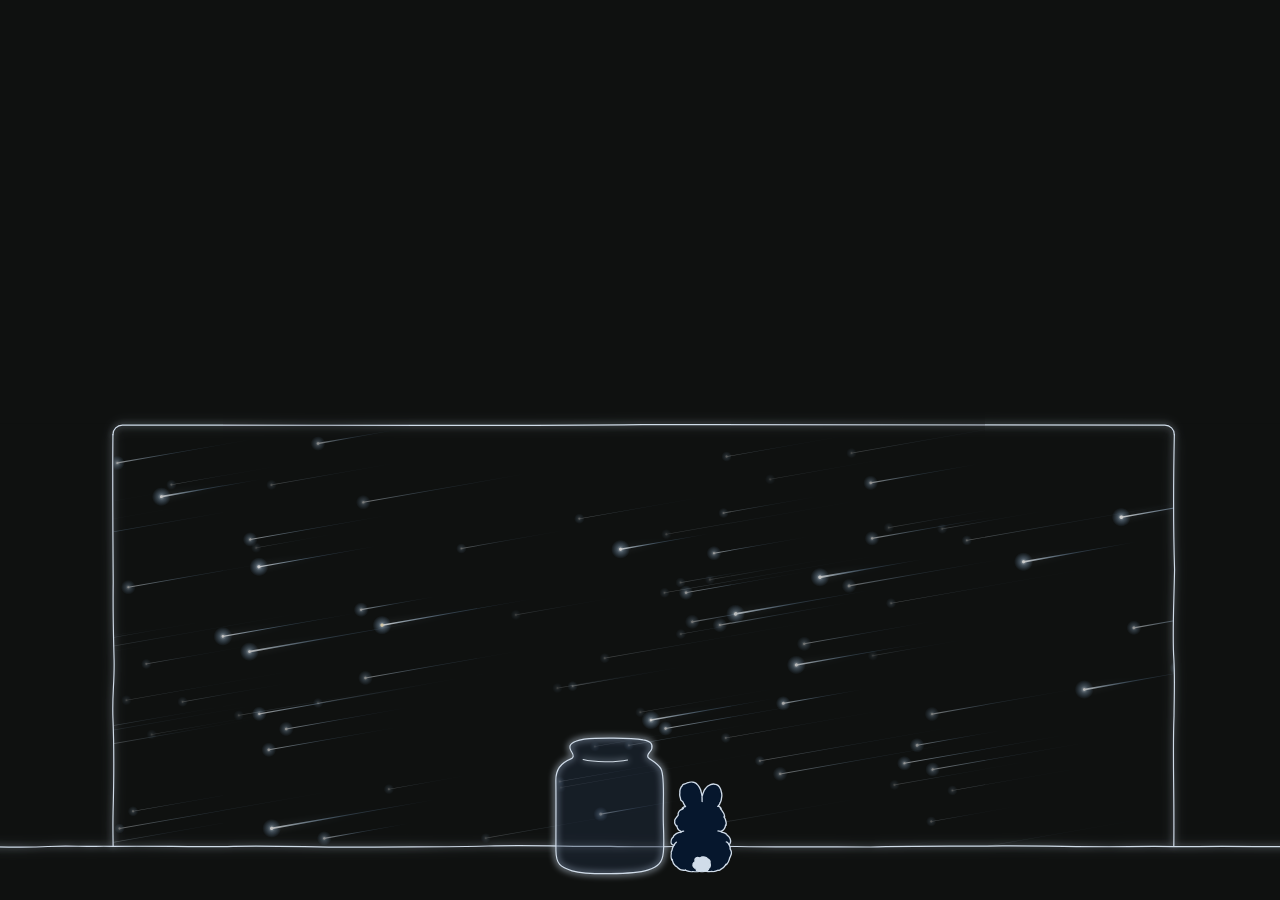
==== pic/hero/scene.html @ 8933cf4b "Publish refreshed portfolio hero and sunflower video" ====
<!doctype html>
<html lang="zh-CN">
  <head>
    <meta charset="utf-8" />
    <meta name="viewport" content="width=device-width, initial-scale=1" />
    <meta name="theme-color" content="#0F1110" />
    <title>流星窗景动画</title>
    <style>
      :root { color-scheme: dark; background: #0F1110; --header-clearance: clamp(150px, 21vh, 170px); }
      * { box-sizing: border-box; }
      html, body { width: 100%; height: 100%; margin: 0; }
      body { overflow: hidden; background: #0F1110; }
      main {
        position: fixed;
        bottom: -16px;
        left: 50%;
        width: 105vw;
        height: calc(100dvh - var(--header-clearance));
        transform: translateX(-50%);
      }
      main > svg { display: block; width: 100%; height: 100%; }
      .window-line, .sill-line {
        fill: none;
        stroke: #d0dce9;
        stroke-width: 1.12;
        stroke-linecap: round;
        stroke-linejoin: round;
        filter: drop-shadow(0 0 3px rgba(220, 236, 255, .67))
          drop-shadow(0 0 6px rgba(220, 236, 255, .32));
      }
      .window-line, .sill-line { opacity: 1; }
      .bottle-body {
        fill: #24344b;
        fill-opacity: .38;
        stroke: #d0dce9;
        stroke-width: 1.12;
        stroke-linecap: round;
        stroke-linejoin: round;
      }
      .bottle-rim {
        fill: none;
        stroke: #dce6f0;
        stroke-width: 1;
        stroke-linecap: round;
        opacity: .92;
      }
      .bottle-glow, .bottle-rim-glow {
        fill: none;
        stroke: #dcecff;
        stroke-linecap: round;
        stroke-linejoin: round;
        pointer-events: none;
        filter: blur(2.8px);
      }
      .bottle-glow { stroke-width: 3.5; opacity: .67; }
      .bottle-rim-glow { stroke-width: 2.4; opacity: .5; }
    </style>
  </head>
  <body>
    <main aria-label="深色窗前，部分流星进入玻璃瓶，另有黄色流星落在窗台化作星星，窗台上有兔子">
      <svg viewBox="0 0 1276 468" preserveAspectRatio="xMidYMax meet" role="img" aria-label="窗前流星、瓶中星光与窗台落星动画">
        <defs>
          <clipPath id="sky-clip">
            <path d="M 138 402 V 11 A 9 9 0 0 1 147 2 H 1136 A 9 9 0 0 1 1145 11 V 402 Z" />
          </clipPath>
          <clipPath id="sill-meteor-clip">
            <rect x="138" y="2" width="1007" height="466" />
          </clipPath>
          <clipPath id="bottle-clip">
            <path d="M 578 304 C 590 301 631 301 642 304 L 642 316 C 652 323 656 329 656 341 L 656 403 C 656 416 651 421 637 423 C 621 426 593 426 578 423 C 566 421 562 417 562 404 L 562 341 C 562 329 566 323 578 316 Z" />
          </clipPath>
          <linearGradient id="meteor-tail" x1="0" y1="0" x2="1" y2="0">
            <stop offset="0" stop-color="#fff" stop-opacity=".95" />
            <stop offset=".13" stop-color="#dcefff" stop-opacity=".72" />
            <stop offset=".42" stop-color="#9fcfff" stop-opacity=".3" />
            <stop offset="1" stop-color="#8dbfff" stop-opacity="0" />
          </linearGradient>
          <linearGradient id="capture-tail-yellow" x1="0" y1="0" x2="1" y2="0">
            <stop offset="0" stop-color="#fff4bd" stop-opacity="1" />
            <stop offset=".18" stop-color="#ffd766" stop-opacity=".82" />
            <stop offset=".55" stop-color="#e9a93f" stop-opacity=".27" />
            <stop offset="1" stop-color="#e9a93f" stop-opacity="0" />
          </linearGradient>
          <linearGradient id="capture-tail-orange" x1="0" y1="0" x2="1" y2="0">
            <stop offset="0" stop-color="#ffe6aa" stop-opacity="1" />
            <stop offset=".18" stop-color="#ffb65a" stop-opacity=".82" />
            <stop offset=".55" stop-color="#dc7e2d" stop-opacity=".27" />
            <stop offset="1" stop-color="#dc7e2d" stop-opacity="0" />
          </linearGradient>
          <linearGradient id="capture-curve-white" gradientUnits="userSpaceOnUse">
            <stop offset="0" stop-color="#f7fbff" stop-opacity=".95" />
            <stop offset=".28" stop-color="#cde8ff" stop-opacity=".54" />
            <stop offset="1" stop-color="#91c9ff" stop-opacity="0" />
          </linearGradient>
          <linearGradient id="capture-curve-yellow" gradientUnits="userSpaceOnUse">
            <stop offset="0" stop-color="#fff0aa" stop-opacity=".98" />
            <stop offset=".3" stop-color="#ffd36b" stop-opacity=".61" />
            <stop offset="1" stop-color="#d99933" stop-opacity="0" />
          </linearGradient>
          <linearGradient id="capture-curve-orange" gradientUnits="userSpaceOnUse">
            <stop offset="0" stop-color="#ffdda0" stop-opacity=".98" />
            <stop offset=".3" stop-color="#ffb45f" stop-opacity=".61" />
            <stop offset="1" stop-color="#d97933" stop-opacity="0" />
          </linearGradient>
          <linearGradient id="sand-fill" x1="0" y1="0" x2="0" y2="1">
            <stop offset="0" stop-color="#ffe179" stop-opacity=".9" />
            <stop offset="1" stop-color="#ed9e38" stop-opacity=".88" />
          </linearGradient>
          <linearGradient id="sand-front-fill" x1="0" y1="0" x2="0" y2="1">
            <stop offset="0" stop-color="#ffe47a" />
            <stop offset=".35" stop-color="#ffc35a" />
            <stop offset="1" stop-color="#e88d31" />
          </linearGradient>
          <radialGradient id="white-halo">
            <stop offset="0" stop-color="#f8fdff" stop-opacity=".82" />
            <stop offset=".38" stop-color="#b8dcff" stop-opacity=".38" />
            <stop offset="1" stop-color="#8fc5ff" stop-opacity="0" />
          </radialGradient>
          <radialGradient id="yellow-halo">
            <stop offset="0" stop-color="#fff3b2" stop-opacity=".86" />
            <stop offset=".45" stop-color="#ffd269" stop-opacity=".42" />
            <stop offset="1" stop-color="#f9a73d" stop-opacity="0" />
          </radialGradient>
          <radialGradient id="orange-halo">
            <stop offset="0" stop-color="#ffe6ae" stop-opacity=".84" />
            <stop offset=".45" stop-color="#ffad61" stop-opacity=".4" />
            <stop offset="1" stop-color="#e87935" stop-opacity="0" />
          </radialGradient>
          <radialGradient id="pile-halo-gradient">
            <stop offset="0" stop-color="#ffe8a0" stop-opacity=".56" />
            <stop offset=".45" stop-color="#ffca65" stop-opacity=".3" />
            <stop offset="1" stop-color="#f59b3e" stop-opacity="0" />
          </radialGradient>
          <filter id="meteor-glow" x="-50%" y="-500%" width="200%" height="1100%">
            <feGaussianBlur stdDeviation="2.2" />
          </filter>
          <filter id="tail-glow" x="-8%" y="-500%" width="116%" height="1100%">
            <feGaussianBlur stdDeviation="3.5" />
          </filter>
        </defs>

        <rect width="1276" height="468" fill="#0F1110" />
        <rect x="138" y="2" width="1007" height="400" fill="#0F1110" clip-path="url(#sky-clip)" />

        <!-- The moving layer stays inside the window outline and above the sill. -->
        <g id="meteor-layer" clip-path="url(#sky-clip)"></g>

        <!-- A single subtly uneven edge on each side, joined at the top. -->
        <path class="window-line" d="M 137.6 11 C 137.1 48 137.6 95 137.4 151 C 137.2 185 138.7 204 139.0 225 C 139.3 247 137.0 257 137.5 280 C 138.2 307 138.8 341 137.8 369 C 137.4 383 137.7 394 137.8 402" />
        <path class="window-line" d="M 137.6 11 C 137.6 6 141.6 2 146.6 2 C 302 1.4 481 2.7 640 1.9 C 826 1.2 993 2.6 1136.3 2 C 1141.3 2 1145.3 6 1145.3 11" />
        <path class="window-line" d="M 1145.3 11 C 1144.7 45 1144.1 87 1144.8 139 C 1145.3 172 1143.6 201 1144.9 224 C 1146.0 242 1145.0 257 1144.4 278 C 1143.9 313 1145.4 350 1144.8 402" />

        <g id="approach-layer" clip-path="url(#sky-clip)"></g>
        <path class="sill-line" d="M 2 402 C 30 402.2 53 403.4 76 402.1 C 93 401.2 104 402 112.8 402 C 121 402 130 401.7 137.8 402 C 179 401.3 216 403 252 402 C 295 400.8 333 402.8 370 402 C 414 401.4 454 402.7 494 402 C 537 401.2 574 402.6 610 402 C 653 403.2 690 401.1 730 402 C 775 402.7 815 401.4 857 402 C 901 401.2 942 402.5 982 402 C 1027 401.5 1064 402.8 1102 402 C 1123 401.7 1135 401.8 1144.8 402 C 1153 402.2 1161 402.1 1168 402 C 1206 401.4 1240 402.7 1275 402" />
        <g id="sill-meteor-layer" clip-path="url(#sill-meteor-clip)"></g>
        <g id="bottle-scene">
        <!-- Hand-drawn bottle: uneven lip, shoulders, sides and rounded base. -->
        <path class="bottle-body" d="M 585 300 C 597 298.7 629 298.6 641 300.8 C 648 301.9 650.3 304.7 649.2 309 C 648.5 312.1 644.3 314.2 645.5 317 C 646.5 319.3 654.6 322.1 657.9 328.3 C 662 335.8 659.5 358 660.2 381 C 660.6 391.2 660.9 400.3 660.2 407.2 C 659.3 417.1 655.6 421.2 645.2 424.5 C 632.5 428.5 587.5 429.1 573.5 425.1 C 562.4 421.9 558.3 418.6 558.2 406.1 C 558.1 387.7 558.4 358.7 558.1 339 C 558 328.8 563.7 322.2 572.4 318.8 C 575.1 317.8 575.2 315.5 573.3 312.5 C 570.1 307.6 570.8 304.5 577.1 302.1 C 579.2 301.2 581.9 300.5 585 300 Z" />
        <g id="bottle-content" clip-path="url(#bottle-clip)">
          <path id="sand-bed" fill="url(#sand-fill)" />
          <g id="buried-pieces"></g>
          <path id="sand-front" fill="url(#sand-front-fill)" opacity=".48" />
          <ellipse id="pile-halo" cx="610" cy="412" rx="57" ry="30" fill="url(#pile-halo-gradient)" opacity="0" />
          <g id="sand-grains"></g>
          <g id="surface-stars"></g>
          <g id="pile-sparkles">
            <path fill="#fff8ca" d="M 0 -6 C .6 -1.3 1.3 -.6 6 0 C 1.3 .6 .6 1.3 0 6 C -.6 1.3 -1.3 .6 -6 0 C -1.3 -.6 -.6 -1.3 0 -6 Z" />
            <path fill="#fff8ca" d="M 0 -6 C .6 -1.3 1.3 -.6 6 0 C 1.3 .6 .6 1.3 0 6 C -.6 1.3 -1.3 .6 -6 0 C -1.3 -.6 -.6 -1.3 0 -6 Z" />
          </g>
        </g>
        <path class="bottle-rim" d="M 584 319.5 C 594.2 322.1 615 322.4 626.2 319.9" />
        </g>
        <g id="rabbit-scene">
          <svg class="rabbit-frame" data-pose="1" x="667.00" y="340.00" width="58.22" height="86.79" viewBox="0 0 85.63 127.64" visibility="visible">
            <defs>
                <style>
                  .cls-1 {
                    fill: none;
                    stroke: #d0dce9;
                    stroke-linecap: round;
                    stroke-linejoin: round;
                    stroke-width: 1.86px;
                  }

                  .cls-2 {
                    fill: #d0dce9;
                  }

                  .cls-2, .cls-3 {
                    stroke-width: 0px;
                  }

                  .cls-3 {
                    fill: #06172d;
                  }
                </style>
              </defs>
              <g>
                <g>
                  <g>
                    <path class="cls-3" d="m14.31,70.69l-.03-.07c-.58-.61-1.26-1.09-1.95-1.56-.05-.04-.12-.06-.19-.06-.38,0-.64-.24-.91-.46-2-1.69-2.65-3.59-3.02-5.93l-.15.03c-.57.1-.78-.29-.97-.71-.66-1.41-.77-2.87-.55-4.41.09-.65.27-1.32.11-2.01-.08-.34-.02-.73.03-1.1.31-2.2,1.46-4.01,2.6-5.84.39-.63,1.33-1.06.86-2.07-.02-.04.03-.12.06-.19.62-1.8,1.48-3.48,2.73-4.92.79-.91,1.69-1.72,2.7-2.42.17-.12.34-.23.52-.33l-.06-.11c-.39-.39-.3-.74.07-1.1.46-.44.93-.84,1.48-1.19.7-.44,1.54-.59,2.21-1.08l.08-.13c-.69-1.12-1.36-2.24-2.02-3.37-.49-.85-.7-1.83-1.12-2.71-.36-.75-.69-1.49-.96-2.28-.27-.82-.32-1.7-.55-2.51-.29-1.04-.58-2.07-.8-3.13-.17-.81-.19-1.64-.12-2.46.07-.84.26-1.69.16-2.52-.11-.88-.02-1.74.09-2.6.13-1.06.51-2.07.94-3.03.43-.97.81-2.01,1.69-2.76.32-.27.67-.68.72-1.15.04-.42.24-.72.47-1.03.83-1.11,2-1.83,3.12-2.57.63-.41,1.31-.86,2.13-.86.33,0,.63-.06.9-.21,1.3-.68,2.7-.89,4.15-.91.33,0,.58.23.91.21,1.56-.11,2.93.45,4.28,1.15.94.5,1.52,1.39,2.38,1.98,1.6,1.1,2.5,2.81,3.45,4.45,1.25,2.17,2.25,4.43,2.57,6.94.06.44.12.88.29,1.29.24.59.35,1.2.37,1.82.02.41.12.74.47.97l.21.05c.06-.08.13-.17.23-.25.13-.11.24-.29.26-.45.12-1.37.93-2.51,1.27-3.81.54-2.08,1.64-3.9,3.14-5.46.21-.21.43-.41.58-.65,1.13-1.87,2.82-3.04,4.81-3.8.41-.16.82-.31,1.23-.47,2.13-.82,4.28-1.4,6.54-.46.1.04.22.07.33.06.59-.01,1.15.18,1.68.4,1.7.71,3.04,1.77,4.07,3.4,1.09,1.72,2.02,3.41,2.24,5.47.13,1.21.71,2.34.83,3.57.14,1.34.34,2.67.12,4.02-.14.84-.39,1.68-.44,2.53-.09,1.78-.57,3.44-1.3,5.06-.29.65-.75,1.22-.92,1.93-.18.69-.51,1.3-.9,1.89-.46.68-.91,1.38-1.37,2.07l-.04.13c.26.05.51.22.76.32.84.34,1.63.76,2.27,1.42.41.42.77.85.9,1.43l-.97.2c1.53.95,2.75,2.19,3.78,3.68.9,1.32,1.87,2.58,2.45,4.09.45,1.16.62,2.36.78,3.57.03.3-.18.42-.33.58l-.27.04c.6,1.14,1.31,2.22,1.69,3.46.79,2.55.84,5.07-.12,7.59-.05.14-.11.28-.2.31-.91.34-.77,1.21-.97,1.89-.62,2.07-1.68,3.82-3.44,5.12-.24.18-.47.37-.78.32-.26-.05-.39.11-.51.27-.31.38-.84.54-1.04,1.03l-.07.15c.5.22.95.51,1.37.88.13.11.34.17.51.2,1.91.24,3.64.95,5.18,2.08.58.43,1.21.79,1.4,1.61.11.48.67.71,1.07.97,1.44.94,2.3,2.33,2.97,3.84.66,1.49,1.04,3.09.77,4.72-.24,1.46-.59,2.94-1.99,3.83l-.1.06c.57.95,1,1.99,1.27,3.11.11.48.23.96.36,1.43.06.22.08.5-.05.63-.35.35-.2.61.01.93.91,1.38,1.53,2.89,1.75,4.53.29,2.27.44,4.54-.39,6.74-.03.09.04.2-.06.26-1.1.69-.85,1.93-1.15,2.92-.79,2.62-1.78,5.12-3.72,7.12-.34.36-.63.75-1.22.82-.37.05-.63.5-.85.87-1.41,2.34-3.43,4.04-5.84,5.23-1.26.62-2.61,1.06-4.01,1.31-.25.04-.52.07-.78-.05-.45-.21-.88-.07-1.29.12-1.77.83-3.61,1.38-5.57,1.58-.93.09-1.81.11-2.73-.05-.58-.11-1.21.06-1.81.17-1.39.24-2.78.22-4.15-.09-.47-.11-.98-.1-1.4-.54-.05-.06-.14-.08-.25-.08.17-.08.34-.17.51-.26.35-.19.68-.4,1-.62.01-.01.01-.02.02-.02,2.18-1.54,3.72-3.85,4.15-6.5,0-.01,0-.03,0-.04.06-.32.1-.65.1-.97.01-.08.01-.17,0-.25.01-.09.01-.18.01-.27,0-1.06-.18-2.09-.5-3.05.01-.1.03-.2.06-.3.21-.69-.04-1.43-.33-2.13-.7-1.69-1.97-2.68-3.71-3.1-.2-.05-.44-.01-.66,0-1.62-.92-3.51-1.45-5.54-1.45-.55,0-1.1.04-1.63.12-.92.13-1.81.37-2.64.72-.46.1-.89.29-1.31.49-1.1.52-2.04,1.22-2.64,2.29,0,0-.01.02-.02.03-.78.89-1.4,1.9-1.82,3.01-.45.68-.69,1.5-.89,2.31-.33,1.3-.21,2.62.25,3.88.17.49.32,1.05.91,1.19.18.4.39.79.63,1.16,1.1,1.72,2.74,3.1,4.69,3.95-.13,0-.27.03-.42.07-.41.12-.72.42-1.09.48-1.28.24-2.58.45-3.89.35-1.44-.11-2.84-.5-4.35-.24-1.67.29-3.39.04-5.05-.41-1.56-.43-3.1-.92-4.51-1.72l-.06.1c-.28.2-.53.3-.94.22-1.97-.39-3.84-1.01-5.57-2.03-1.7-1-3.19-2.22-4.4-3.77-.26-.34-.64-.75-.91-.72-.49.06-.7-.21-.97-.44-2.02-1.75-3.3-3.91-3.77-6.55-.12-.62-.18-1.3-.9-1.63-.15-.07-.25-.25-.34-.44-1.22-2.63-1.35-5.37-.76-8.17.1-.48.21-.96-.07-1.42-.63-1.08-.49-2.24-.31-3.37.19-1.18.49-2.33.95-3.44.44-1.07.85-2.15,1.59-3.04l-.09-.07c-.67-.43-1.02-1.2-1.59-1.64-.8-.62-1.06-1.39-1.34-2.24-.3-.92-.15-1.83-.04-2.73.19-1.55.56-3.06,1.74-4.21.22-.22.36-.48.45-.78.24-.71.43-1.45.97-2.01,1.81-1.85,3.8-3.41,6.36-4.08.69-.18,1.37-.6,2.14-.21.11.05.39-.07.5-.19.32-.32.69-.56,1.08-.76Z"/>
                    <path class="cls-2" d="m55.05,116.66c0,.09,0,.18-.01.27,0-.73-.15-1.45-.38-2.18-.12-.37-.18-.73-.11-1.14.32.96.5,1.99.5,3.05Z"/>
                    <path class="cls-2" d="m42.74,106.75c.53-.08,1.08-.12,1.63-.12,2.03,0,3.92.53,5.54,1.45,2.18,1.25,3.85,3.2,4.64,5.53-.07.41-.01.77.11,1.14.23.73.38,1.45.38,2.18v.25c-.02.32-.06.65-.1.97,0,.01,0,.03,0,.04-.05.26-.12.51-.21.77-.24.68-.43,1.46-1.12,1.79-.35.17-.49.43-.54.68-.31,1.42-1.18,2.39-2.28,3.26,0,0,0,.01-.02.02-.31.23-.76.3-1,.62-.17.09-.34.18-.51.26t-.01,0c-1.46.71-3.11,1.11-4.87,1.11-1.6,0-3.11-.33-4.47-.92-1.95-.85-3.59-2.23-4.69-3.95-.24-.37-.45-.76-.63-1.16-.58-1.23-.89-2.59-.89-4.01,0-1.18.22-2.32.62-3.37.27-.41.63-.78,1.1-1.07.27-.17.31-.49.31-.77s.11-.49.2-.72c.07-.16.14-.31.21-.45.01-.01.02-.02.02-.03,1.06-1.2,2.41-2.16,3.95-2.78.83-.35,1.72-.59,2.64-.72Z"/>
                    <path class="cls-2" d="m54.72,118.96c.09-.26.16-.51.21-.77-.43,2.65-1.97,4.96-4.15,6.5,1.1-.87,1.97-1.84,2.28-3.26.05-.25.19-.51.54-.68.69-.33.88-1.11,1.12-1.79Z"/>
                    <path class="cls-2" d="m50.76,124.71c-.32.22-.65.43-1,.62.24-.32.69-.39,1-.62Z"/>
                    <path class="cls-2" d="m36.13,110.28c-.07.14-.14.29-.21.45-.09.23-.2.44-.2.72s-.04.6-.31.77c-.47.29-.83.66-1.1,1.07.42-1.11,1.04-2.12,1.82-3.01Z"/>
                  </g>
                  <g>
                    <path class="cls-1" d="m66.06,34.84c.46-.69.91-1.39,1.37-2.07.39-.59.72-1.2.9-1.89.17-.71.63-1.28.92-1.93.73-1.62,1.21-3.28,1.3-5.06.05-.85.3-1.69.44-2.53.22-1.35.02-2.68-.12-4.02-.12-1.23-.7-2.36-.83-3.57-.22-2.06-1.15-3.75-2.24-5.47-1.03-1.63-2.37-2.69-4.07-3.4-.53-.22-1.09-.41-1.68-.4-.11,0-.23-.02-.33-.06-2.26-.94-4.41-.36-6.54.46-.41.16-.82.31-1.23.47-1.99.76-3.68,1.93-4.81,3.8-.15.24-.37.44-.58.65-1.5,1.56-2.6,3.38-3.14,5.46-.34,1.3-1.15,2.44-1.27,3.81-.02.16-.13.34-.26.45-.1.08-.17.17-.23.25-.31.47-.14,1.05-.22,1.57-.29,1.85.39,3.72-.08,5.57-.07.24.07.35.1.52.05.28.15.55.05.84"/>
                    <path class="cls-1" d="m43.45,19.74c-.35-.23-.45-.56-.47-.97-.02-.62-.13-1.23-.37-1.82-.17-.41-.23-.85-.29-1.29-.32-2.51-1.32-4.77-2.57-6.94-.95-1.64-1.85-3.35-3.45-4.45-.86-.59-1.44-1.48-2.38-1.98-1.35-.7-2.72-1.26-4.28-1.15-.33.02-.58-.21-.91-.21-1.45.02-2.85.23-4.15.91-.27.15-.57.21-.9.21-.82,0-1.5.45-2.13.86-1.12.74-2.29,1.46-3.12,2.57-.23.31-.43.61-.47,1.03-.05.47-.4.88-.72,1.15-.88.75-1.26,1.79-1.69,2.76-.43.96-.81,1.97-.94,3.03-.11.86-.2,1.72-.09,2.6.1.83-.09,1.68-.16,2.52-.07.82-.05,1.65.12,2.46.22,1.06.51,2.09.8,3.13.23.81.28,1.69.55,2.51.27.79.6,1.53.96,2.28.42.88.63,1.86,1.12,2.71.66,1.13,1.33,2.25,2.02,3.37.09.14.29.22.44.33"/>
                    <path class="cls-1" d="m20.11,124.02c.16.1.32.2.48.29,1.41.8,2.95,1.29,4.51,1.72,1.66.45,3.38.7,5.05.41,1.51-.26,2.91.13,4.35.24,1.31.1,2.61-.11,3.89-.35.37-.06.68-.36,1.09-.48.15-.04.29-.07.42-.07"/>
                    <path class="cls-1" d="m77.34,84.74c.55-.04.9.36,1.22.67,1.02.97,1.9,2.04,2.57,3.22.57.95,1,1.99,1.27,3.11.11.48.23.96.36,1.43.06.22.08.5-.05.63-.35.35-.2.61.01.93.91,1.38,1.53,2.89,1.75,4.53.29,2.27.44,4.54-.39,6.74-.03.09.04.2-.06.26-1.1.69-.85,1.93-1.15,2.92-.79,2.62-1.78,5.12-3.72,7.12-.34.36-.63.75-1.22.82-.37.05-.63.5-.85.87-1.41,2.34-3.43,4.04-5.84,5.23-1.26.62-2.61,1.06-4.01,1.31-.25.04-.52.07-.78-.05-.45-.21-.88-.07-1.29.12-1.77.83-3.61,1.38-5.57,1.58-.93.09-1.81.11-2.73-.05-.58-.11-1.21.06-1.81.17-1.39.24-2.78.22-4.15-.09-.47-.11-.98-.1-1.4-.54-.05-.06-.14-.08-.25-.08"/>
                    <path class="cls-1" d="m17.33,38.21c-.43.07-.81.22-1.18.43-.18.1-.35.21-.52.33-1.01.7-1.91,1.51-2.7,2.42-1.25,1.44-2.11,3.12-2.73,4.92-.03.07-.08.15-.06.19.47,1.01-.47,1.44-.86,2.07-1.14,1.83-2.29,3.64-2.6,5.84-.05.37-.11.76-.03,1.1.16.69-.02,1.36-.11,2.01-.22,1.54-.11,3,.55,4.41.19.42.4.81.97.71"/>
                    <path class="cls-1" d="m49.6,125.64c.03-.13.09-.23.16-.31.24-.32.69-.39,1-.62.01-.01.01-.02.02-.02,1.1-.87,1.97-1.84,2.28-3.26.05-.25.19-.51.54-.68.69-.33.88-1.11,1.12-1.79.09-.26.16-.51.21-.77,0-.01,0-.03,0-.04.06-.32.1-.65.1-.97.01-.08.01-.17,0-.25,0-.73-.15-1.45-.38-2.18-.12-.37-.18-.73-.11-1.14.01-.1.03-.2.06-.3.21-.69-.04-1.43-.33-2.13-.7-1.69-1.97-2.68-3.71-3.1-.2-.05-.44-.01-.66,0h-.05"/>
                    <path class="cls-1" d="m65.68,69.45c1.18.04,2.3.36,3.44.68.29.08.57.18.83.31.5.22.95.51,1.37.88.13.11.34.17.51.2,1.91.24,3.64.95,5.18,2.08.58.43,1.21.79,1.4,1.61.11.48.67.71,1.07.97,1.44.94,2.3,2.33,2.97,3.84.66,1.49,1.04,3.09.77,4.72-.24,1.46-.59,2.94-1.99,3.83"/>
                    <path class="cls-1" d="m17.71,69.64c-.8,0-1.53.34-2.26.6-.38.14-.77.28-1.14.45-.39.2-.76.44-1.08.76-.11.12-.39.24-.5.19-.77-.39-1.45.03-2.14.21-2.56.67-4.55,2.23-6.36,4.08-.54.56-.73,1.3-.97,2.01-.09.3-.23.56-.45.78-1.18,1.15-1.55,2.66-1.74,4.21-.11.9-.26,1.81.04,2.73.28.85.54,1.62,1.34,2.24.57.44.92,1.21,1.59,1.64"/>
                    <path class="cls-1" d="m68.98,38.34c1.53.95,2.75,2.19,3.78,3.68.9,1.32,1.87,2.58,2.45,4.09.45,1.16.62,2.36.78,3.57.03.3-.18.42-.33.58"/>
                    <path class="cls-1" d="m7.47,85.26c-.64.46-1.16,1.05-1.67,1.63-.38.44-.77.9-.8,1.55-.02.32-.27.55-.51.78-.13.12-.25.25-.36.39-.74.89-1.15,1.97-1.59,3.04-.46,1.11-.76,2.26-.95,3.44-.18,1.13-.32,2.29.31,3.37.28.46.17.94.07,1.42-.59,2.8-.46,5.54.76,8.17.09.19.19.37.34.44.72.33.78,1.01.9,1.63.47,2.64,1.75,4.8,3.77,6.55.27.23.48.5.97.44.27-.03.65.38.91.72,1.21,1.55,2.7,2.77,4.4,3.77,1.73,1.02,3.6,1.64,5.57,2.03.41.08.66-.02.94-.22"/>
                    <path class="cls-1" d="m75.14,49.81c.08.16.16.33.25.49.6,1.14,1.31,2.22,1.69,3.46.79,2.55.84,5.07-.12,7.59-.05.14-.11.28-.2.31-.91.34-.77,1.21-.97,1.89-.62,2.07-1.68,3.82-3.44,5.12-.24.18-.47.37-.78.32-.26-.05-.39.11-.51.27-.31.38-.84.54-1.04,1.03"/>
                    <path class="cls-1" d="m41.18,107.43c-.38-.06-.73-.04-1.08.04-.46.1-.89.29-1.31.49-1.1.52-2.04,1.22-2.64,2.29,0,0-.01.02-.02.03-.07.14-.14.29-.21.45-.09.23-.2.44-.2.72s-.04.6-.31.77c-.47.29-.83.66-1.1,1.07-.45.68-.69,1.5-.89,2.31-.33,1.3-.21,2.62.25,3.88.17.49.32,1.05.91,1.19.06.02.12.03.18.04"/>
                    <path class="cls-1" d="m8.12,62c.03.21.06.41.09.61.37,2.34,1.02,4.24,3.02,5.93.27.22.53.47.91.46.07,0,.14.02.19.06.69.47,1.37.95,1.95,1.56"/>
                    <path class="cls-1" d="m50.12,107.17c-.25.05-.42-.11-.58-.26-.75-.69-1.66-.91-2.66-.99-.84-.07-1.63-.14-2.47.12-.59.19-1.15.4-1.67.71-.18.11-.35.23-.52.36-.15.11-.28.24-.46.29"/>
                    <path class="cls-1" d="m34.95,120.07c-.34.57.09,1.04.2,1.55.02.07.03.14.06.21.15.59.4,1.15.72,1.67.51.84,1.31,1.34,2.14,1.81.32.18.66.31.84.65"/>
                    <path class="cls-1" d="m19.85,35.16c-.67.49-1.51.64-2.21,1.08-.55.35-1.02.75-1.48,1.19-.37.36-.46.71-.07,1.1"/>
                    <path class="cls-1" d="m65.35,35.2c.23-.23.45-.27.67-.23.26.05.51.22.76.32.84.34,1.63.76,2.27,1.42.41.42.77.85.9,1.43"/>
                    <path class="cls-1" d="m3.52,108.79c.1.28,0,.53-.13.78"/>
                    <path class="cls-1" d="m76.24,61.22c-.15.24-.09.47,0,.71"/>
                    <path class="cls-1" d="m78.05,116.31c-.08.23-.16.46-.13.71"/>
                  </g>
                </g>
              </g>
          </svg>
          <svg class="rabbit-frame" data-pose="2" x="666.75" y="340.00" width="58.74" height="86.79" viewBox="0 0 86.38 127.63" visibility="hidden">
            <defs>
                <style>
                  .cls-1 {
                    fill: none;
                    stroke: #d0dce9;
                    stroke-linecap: round;
                    stroke-linejoin: round;
                    stroke-width: 1.86px;
                  }

                  .cls-2 {
                    fill: #d0dce9;
                  }

                  .cls-2, .cls-3 {
                    stroke-width: 0px;
                  }

                  .cls-3 {
                    fill: #06172d;
                  }
                </style>
              </defs>
              <g>
                <g>
                  <g>
                    <path class="cls-3" d="m5.08,89.59l-.1-.05c-.67-.43-1.75-.67-2.33-1.12-.8-.61-1.25-1.32-1.54-2.18-.3-.91-.14-1.82-.04-2.72.19-1.56.56-3.06,1.74-4.22.22-.22,1.3-1.07,1.39-1.36.23-.72.43-1.45.97-2.01,1.81-1.85,3.8-3.42,6.36-4.08.69-.18,1.37-.6,2.14-.22.11.06.39-.06.5-.18.32-.33.69-.56,1.09-.76l-.04-.08c-.58-.61-1.26-1.08-1.95-1.55-.05-.04-.13-.07-.19-.06-.39,0-.64-.24-.91-.46-2-1.68-2.65-3.59-3.02-5.93l-.15.03c-.58.1-.78-.3-.98-.71-.65-1.41-2.15-2.83-1.93-4.37.1-.65.28-1.32.12-2.01-.08-.34-.02-.73.03-1.1.3-2.2,2.84-4.05,3.98-5.88.39-.63,1.33-1.07.86-2.07-.03-.04-.11-1.39-.09-1.46.63-1.8.6-2.2,1.85-3.64.8-.91,2.72-1.74,3.72-2.44.17-.12.35-.23.52-.32l-.05-.11c-.39-.39-.3-.75.07-1.1.45-.44.93-.84,1.48-1.19.7-.44,1.54-.59,2.21-1.08l.08-.13c-.69-1.12-1.36-2.24-2.02-3.37-.49-.85-.7-1.83-1.12-2.71-.36-.75-2.79-1.91-3.05-2.7-.28-.82-.32-1.7-.56-2.52-.29-1.03-.58-2.07-.8-3.12-.17-.81-.18-1.64-.12-2.46.07-.84.26-1.69.16-2.52-.1-.89-.02-1.74.09-2.6.13-1.06.52-2.08.94-3.03.43-.97.82-2.01,1.69-2.76.32-.27.67-.68.72-1.15.04-.42.24-.72.47-1.03.83-1.11,4.1-1.41,5.22-2.15.63-.41,1.31-.86,2.13-.86.32,0,.63-.06.9-.21,1.3-.69,2.7-.89,4.15-.91.33,0,.58.23.91.21,1.56-.12,2.93.45,4.28,1.15.94.49,1.51,1.39,2.38,1.98,1.6,1.1,2.5,2.8,3.45,4.45,1.25,2.16,2.25,4.43,2.57,6.93.06.45.12.89.29,1.3.24.58.35,1.19.37,1.81.01.42.12.74.46.98l.22.05c.06-.09.13-.18.23-.26.13-.1.24-.29.26-.44.12-1.38.93-2.51,1.27-3.82.54-2.07,1.64-3.9,3.14-5.45.2-.21.43-.41.58-.65,1.13-1.87,2.82-3.05,4.81-3.81.41-.15.82-.3,1.23-.46,2.13-.83,4.28-1.4,6.54-.46.1.04.22.06.32.06.6-.01,1.15.18,1.69.4,1.7.71,3.04,1.76,4.07,3.4,1.09,1.72,2.02,3.4,2.24,5.47.13,1.21.71,2.33.83,3.57.13,1.34.34,2.67.12,4.02-.14.84-.39,1.68-.44,2.52-.09,1.79-.58,3.45-1.3,5.07-.29.65-.75,1.22-.93,1.93-.17.68-.5,1.3-.89,1.88-.46.69-.91,1.39-1.37,2.08l-.04.13c.26.05.51.22.76.32.84.34,1.62.76,2.27,1.42.4.42.76.85.9,1.43l-.97.2c1.53.95,1.68,2.07,2.7,3.56.91,1.32,1.88,2.58,2.46,4.09.44,1.16.62,2.36.77,3.57.04.3-.17.42-.33.59l-.27.03c.6,1.14,1.32,2.22,1.7,3.46.79,2.55,1.91,5.19.95,7.71-.05.14-.11.27-.21.31-.9.34-.76,1.2-.96,1.89-.62,2.06-1.68,3.82-3.44,5.12-.24.18-.48.36-.78.31-.26-.04-.39.12-.51.28-.31.38-.84.54-1.04,1.03l-.07.15c.5.22.94.51,1.37.88.13.11.33.17.51.19,1.91.25,3.64.95,5.18,2.09.58.42,1.21.79,1.39,1.61.12.48.68.7,1.08.97,1.44.94,2.3,2.33,2.97,3.84.66,1.49,1.04,3.09.77,4.72-.25,1.46-.59,2.93-1.99,3.83l-.1.06c.57.95,1,1.98,1.27,3.11.11.48.23.95.36,1.43.06.22.08.5-.05.63-.35.34-.2.61.01.92.91,1.39,1.53,2.89,1.74,4.54.3,2.27-.77,4.1-1.6,6.31-.03.08.04.19-.06.25-1.1.69-.85,1.93-1.15,2.93-.79,2.61-1.78,5.11-3.72,7.12-.34.35-.63.74-1.22.81-.37.05-.63.5-.85.87-1.41,2.35-3.43,4.04-5.84,5.23-1.26.62-1.4,1.5-2.79,1.75-.25.04-.52.06-.78-.06-.45-.2-.88-.06-1.29.13-1.78.83-3.62,1.38-5.58,1.58-.92.09-1.8.11-2.73-.06-.57-.1-1.21.07-1.8.17-1.39.25-2.78.23-4.15-.08-.46-.11-.96-.1-1.36-.5l.06-.07c.15-.61.79-.65,1.18-.96,1.1-.86,1.97-1.83,2.27-3.25.06-.25.19-.51.55-.69.69-.33.88-1.11,1.11-1.78.5-1.4.4-2.81-.05-4.21-.15-.47-.21-.9-.05-1.44.21-.69-.04-1.43-.33-2.13-.7-1.7-1.97-2.68-3.71-3.1-.16-.04-.33-.03-.49-.02l-.04-.88c-.21,0-.36-.14-.5-.27-.75-.7-1.66-.92-2.66-.99-.84-.07-2.73-.32-3.57-.06-.8.24-1.54.55-2.19,1.06-.15.11-.27.24-.46.29l-.58.03c-.87-.15-2.49-1.57-4.79-.15-3.76,2.87-.71,4.77-.98,4.94-1.26.78-3.05,1.99-3.38,3.29-.32,1.3-.62,3.35.6,4.17.19.54.28,1.03,1.02,1.11l.56.26s.01.01.03.01c0,0,.02,0,.03.01.09.02.25.05.52.11.59.14,1.41.4,1.46.63.15.67-.18,1.37.07,2.02.77,2,1.66,1.45,2.85,1.67.32.18.66.3.84.65v.15c-.17.09-.34.19-.53.22-1.28.24-2.57.44-3.88.34-1.45-.11-2.84-.5-4.35-.24-1.67.29-3.39.05-5.05-.4-1.56-.43-3.1-.92-4.51-1.72l-.06.1c-.28.2-.54.29-.94.21-1.97-.39-5.47-.47-7.21-1.48-1.69-1-3.18-2.23-4.39-3.78-.26-.33-.65-.74-.91-.71-.49.05-.7-.21-.98-.45-2.01-1.74-3.3-3.9-3.77-6.54-.11-.62-.17-1.31-.89-1.63-.16-.07-.25-.25-.34-.44-1.22-2.64-1.35-5.37-.77-8.17.1-.48.21-.96-.06-1.43-.63-1.07,1.14-2.77,1.32-3.9.18-1.18.49-2.33.95-3.44.45-1.08.85-2.17,1.6-3.06Z"/>
                    <path class="cls-2" d="m34.63,120.99c-.23-.06-.43-.1-.52-.11-.01-.01-.02-.01-.03-.01-.02,0-.03-.01-.03-.01l-.56-.26c-.74-.08-.83-.57-1.02-1.11-1.22-.82-.92-2.87-.6-4.17.33-1.3,2.12-2.51,3.38-3.29.27-.17-2.78-2.07.98-4.94,2.3-1.42,3.92,0,4.79.15l.58-.03c.19-.05.31-.18.46-.29.65-.51,1.39-.82,2.19-1.06.84-.26,2.73,0,3.57.06,1,.07,1.91.29,2.66.99.14.13.29.27.5.27l.04.88c.16-.01.33-.02.49.02,1.74.42,3.01,1.4,3.71,3.1.29.7.54,1.44.33,2.13-.16.54-.1.97.05,1.44.45,1.4.55,2.81.05,4.21-.23.67-.42,1.45-1.11,1.78-.36.18-.49.44-.55.69-.3,1.42-1.17,2.39-2.27,3.25-.39.31-1.03.35-1.18.96l-.06.07-.04-.04c-.17-.18-.7-.01-1.07.08-.34.09-.74.27-1.02-.06h-.14c-.61.23-1.2.52-1.82.65-1.65.34-3.29.38-4.87-.43-.31-.16-.67-.19-1.1-.06-.21.06-.39.16-.56.26v-.15c-.19-.35-.53-.47-.85-.65-1.19-.22-2.08.33-2.85-1.67-.25-.65.08-1.35-.07-2.02-.05-.23-.87-.49-1.46-.63Z"/>
                  </g>
                  <g>
                    <path class="cls-1" d="m67,34.84c.46-.69.91-1.39,1.37-2.08.39-.58.72-1.2.89-1.88.18-.71.64-1.28.93-1.93.72-1.62,1.21-3.28,1.3-5.07.05-.84.3-1.68.44-2.52.22-1.35.01-2.68-.12-4.02-.12-1.24-.7-2.36-.83-3.57-.22-2.07-1.15-3.75-2.24-5.47-1.03-1.64-2.37-2.69-4.07-3.4-.54-.22-1.09-.41-1.69-.4-.1,0-.22-.02-.32-.06-2.26-.94-4.41-.37-6.54.46-.41.16-.82.31-1.23.46-1.99.76-3.68,1.94-4.81,3.81-.15.24-.38.44-.58.65-1.5,1.55-2.6,3.38-3.14,5.45-.34,1.31-1.15,2.44-1.27,3.82-.02.15-.13.34-.26.44-.1.08-.17.17-.23.26-.31.47-.14,1.04-.22,1.57-.29,1.85.39,3.72-.08,5.56-.07.25.07.36.1.53.05.28.15.55.05.84"/>
                    <path class="cls-1" d="m44.38,19.74c-.34-.24-.45-.56-.46-.98-.02-.62-.13-1.23-.37-1.81-.17-.41-.23-.85-.29-1.3-.32-2.5-1.32-4.77-2.57-6.93-.95-1.65-1.85-3.35-3.45-4.45-.87-.59-1.44-1.49-2.38-1.98-1.35-.7-2.72-1.27-4.28-1.15-.33.02-.58-.21-.91-.21-1.45.02-2.85.22-4.15.91-.27.15-.58.21-.9.21-.82,0-1.5.45-2.13.86-1.12.74-4.39,1.04-5.22,2.15-.23.31-.43.61-.47,1.03-.05.47-.4.88-.72,1.15-.87.75-1.26,1.79-1.69,2.76-.42.95-.81,1.97-.94,3.03-.11.86-.19,1.71-.09,2.6.1.83-.09,1.68-.16,2.52-.06.82-.05,1.65.12,2.46.22,1.05.51,2.09.8,3.12.24.82.28,1.7.56,2.52.26.79,2.69,1.95,3.05,2.7.42.88.63,1.86,1.12,2.71.66,1.13,1.33,2.25,2.02,3.37.09.14.29.22.44.33"/>
                    <path class="cls-1" d="m21.05,124.02c.16.1.32.2.48.29,1.41.8,2.95,1.29,4.51,1.72,1.66.45,3.38.69,5.05.4,1.51-.26,2.9.13,4.35.24,1.31.1,2.6-.1,3.88-.34.19-.03.36-.13.54-.22.17-.1.35-.2.56-.26.43-.13.79-.1,1.1.06,1.58.81,3.22.77,4.87.43.62-.13,1.21-.42,1.82-.64"/>
                    <path class="cls-1" d="m78.28,84.74c.55-.04.9.36,1.22.66,1.02.98,1.9,2.04,2.57,3.23.57.95,1,1.98,1.27,3.11.11.48.23.95.36,1.43.06.22.08.5-.05.63-.35.34-.2.61.01.92.91,1.39,1.53,2.89,1.74,4.54.3,2.27-.77,4.1-1.6,6.31-.03.08.04.19-.06.25-1.1.69-.85,1.93-1.15,2.93-.79,2.61-1.78,5.11-3.72,7.12-.34.35-.63.74-1.22.81-.37.05-.63.5-.85.87-1.41,2.35-3.43,4.04-5.84,5.23-1.26.62-1.4,1.5-2.79,1.75-.25.04-.52.06-.78-.06-.45-.2-.88-.06-1.29.13-1.78.83-3.62,1.38-5.58,1.58-.92.09-1.8.11-2.73-.06-.57-.1-1.21.07-1.8.17-1.39.25-2.78.23-4.15-.08-.46-.11-.96-.1-1.36-.5l-.04-.04c-.17-.18-.7-.01-1.07.08-.34.09-.74.27-1.02-.06-.04-.05-.08-.11-.11-.18"/>
                    <path class="cls-1" d="m18.26,38.21c-.43.07-.81.22-1.18.43-.17.09-.35.2-.52.32-1,.7-2.92,1.53-3.72,2.44-1.25,1.44-1.22,1.84-1.85,3.64-.02.07.06,1.42.09,1.46.47,1-.47,1.44-.86,2.07-1.14,1.83-3.68,3.68-3.98,5.88-.05.37-.11.76-.03,1.1.16.69-.02,1.36-.12,2.01-.22,1.54,1.28,2.96,1.93,4.37.2.41.4.81.98.71"/>
                    <path class="cls-1" d="m50.54,125.64c.15-.61.79-.65,1.18-.96,1.1-.86,1.97-1.83,2.27-3.25.06-.25.19-.51.55-.69.69-.33.88-1.11,1.11-1.78.5-1.4.4-2.81-.05-4.21-.15-.47-.21-.9-.05-1.44.21-.69-.04-1.43-.33-2.13-.7-1.7-1.97-2.68-3.71-3.1-.16-.04-.33-.03-.49-.02-.08.01-.15.01-.22.01"/>
                    <path class="cls-1" d="m66.61,69.45c1.19.03,2.31.35,3.45.68.29.08.57.18.83.31.5.22.94.51,1.37.88.13.11.33.17.51.19,1.91.25,3.64.95,5.18,2.09.58.42,1.21.79,1.39,1.61.12.48.68.7,1.08.97,1.44.94,2.3,2.33,2.97,3.84.66,1.49,1.04,3.09.77,4.72-.25,1.46-.59,2.93-1.99,3.83"/>
                    <path class="cls-1" d="m18.65,69.64c-.8,0-1.53.34-2.26.6-.38.14-.77.27-1.13.45-.4.2-.77.43-1.09.76-.11.12-.39.24-.5.18-.77-.38-1.45.04-2.14.22-2.56.66-4.55,2.23-6.36,4.08-.54.56-.74,1.29-.97,2.01-.09.29-1.17,1.14-1.39,1.36-1.18,1.16-1.55,2.66-1.74,4.22-.1.9-.26,1.81.04,2.72.29.86.74,1.57,1.54,2.18.58.45,1.66.69,2.33,1.12"/>
                    <path class="cls-1" d="m69.92,38.34c1.53.95,1.68,2.07,2.7,3.56.91,1.32,1.88,2.58,2.46,4.09.44,1.16.62,2.36.77,3.57.04.3-.17.42-.33.59"/>
                    <path class="cls-1" d="m8.41,85.26c-.64.46-1.16,1.05-1.67,1.63-.38.44-.77.9-.8,1.55-.02.32-.27.55-.51.78-.12.12-.24.24-.35.37-.75.89-1.15,1.98-1.6,3.06-.46,1.11-.77,2.26-.95,3.44-.18,1.13-1.95,2.83-1.32,3.9.27.47.16.95.06,1.43-.58,2.8-.45,5.53.77,8.17.09.19.18.37.34.44.72.32.78,1.01.89,1.63.47,2.64,1.76,4.8,3.77,6.54.28.24.49.5.98.45.26-.03.65.38.91.71,1.21,1.55,2.7,2.78,4.39,3.78,1.74,1.01,5.24,1.09,7.21,1.48.4.08.66-.01.94-.21"/>
                    <path class="cls-1" d="m75,49.69c.08.17.16.33.25.49.6,1.14,1.32,2.22,1.7,3.46.79,2.55,1.91,5.19.95,7.71-.05.14-.11.27-.21.31-.9.34-.76,1.2-.96,1.89-.62,2.06-1.68,3.82-3.44,5.12-.24.18-.48.36-.78.31-.26-.04-.39.12-.51.28-.31.38-.84.54-1.04,1.03"/>
                    <path class="cls-1" d="m41.02,107.24c-.87-.15-2.49-1.57-4.79-.15-3.76,2.87-.71,4.77-.98,4.94-1.26.78-3.05,1.99-3.38,3.29-.32,1.3-.62,3.35.6,4.17.19.54.28,1.03,1.02,1.11"/>
                    <path class="cls-1" d="m9.06,61.99c.03.21.06.41.09.62.37,2.34,1.02,4.25,3.02,5.93.27.22.52.46.91.46.06-.01.14.02.19.06.69.47,1.37.94,1.95,1.55"/>
                    <path class="cls-1" d="m51.06,107.17s-.05.01-.08.01c-.21,0-.36-.14-.5-.27-.75-.7-1.66-.92-2.66-.99-.84-.07-2.73-.32-3.57-.06-.8.24-1.54.55-2.19,1.06-.15.11-.27.24-.46.29"/>
                    <path class="cls-1" d="m34.11,120.88c.09.01.29.05.52.11.59.14,1.41.4,1.46.63.15.67-.18,1.37.07,2.02.77,2,1.66,1.45,2.85,1.67.32.18.66.3.84.65"/>
                    <path class="cls-1" d="m35.27,121.12c-.26-.05-.47-.09-.64-.13-.27-.06-.43-.09-.52-.11-.01-.01-.02-.01-.03-.01-.02,0-.03-.01-.03-.01"/>
                    <path class="cls-1" d="m20.79,35.16c-.67.49-1.51.64-2.21,1.08-.55.35-1.03.75-1.48,1.19-.37.35-.46.71-.07,1.1"/>
                    <path class="cls-1" d="m66.29,35.19c.23-.23.45-.27.67-.22.26.05.51.22.76.32.84.34,1.62.76,2.27,1.42.4.42.76.85.9,1.43"/>
                    <path class="cls-1" d="m2.83,109.33c.1.28,0,.53-.13.77"/>
                    <path class="cls-1" d="m77.18,61.22c-.15.23-.09.47,0,.71"/>
                    <path class="cls-1" d="m77.77,115.87c-.09.23-.16.46-.13.71"/>
                  </g>
                </g>
              </g>
          </svg>
          <svg class="rabbit-frame" data-pose="3" x="667.45" y="340.00" width="57.33" height="86.79" viewBox="0 0 84.5 127.93" visibility="hidden">
            <defs>
                <style>
                  .cls-1 {
                    fill: none;
                    stroke: #d0dce9;
                    stroke-linecap: round;
                    stroke-linejoin: round;
                    stroke-width: 1.86px;
                  }

                  .cls-2 {
                    fill: #d0dce9;
                  }

                  .cls-2, .cls-3 {
                    stroke-width: 0px;
                  }

                  .cls-3 {
                    fill: #06172d;
                  }
                </style>
              </defs>
              <g>
                <g>
                  <g>
                    <path class="cls-3" d="m5.4,89.58l-.1-.05c-.67-.42-1.76-.67-2.33-1.11-.8-.62-1.26-1.33-1.54-2.18-.3-.92-.14-1.83-.04-2.73.19-1.55-.89-3.05.29-4.21.22-.22,1.3-1.07,1.39-1.37.23-.71.43-1.45.97-2.01,1.81-1.84,5.25-3.41,7.8-4.07.7-.18,1.38-.61,2.15-.22.11.06.38-.07.5-.19.32-.32.69-.56,1.09-.75l-.04-.08c-.58-.61-1.26-1.09-1.95-1.55-.05-.04-.13-.07-.19-.07-.39.01-.64-.23-.91-.45-2.02-1.7-2.03-3.64-2.31-6.01l-.86.11c-.58.1-.05-.3-.24-.72-.65-1.41-2.16-2.82-1.93-4.36.09-.65.27-1.32.11-2.01-.08-.34-.02-.73.03-1.1.3-2.2.95-4.27,2.09-6.09.39-.64,1.33-1.07.86-2.08-.02-.04-.11-1.39-.09-1.45.63-1.8.6-2.2,1.86-3.64.79-.91,2.71-1.74,3.72-2.44.17-.12.34-.23.52-.32l-.06-.11c-.39-.4-.3-.75.07-1.11.46-.44,2.09-.63,2.63-.97.71-.44,1.55-.59,2.22-1.08l.07-.14c-.68-1.11-1.36-2.23-2.01-3.36-.49-.86-2.93-1.25-3.35-2.13-.36-.75-2.68-3.08-2.94-3.86-.28-.83-.32-1.71-.55-2.52-.3-1.04-.58-2.07-.8-3.13-.17-.81-.19-1.64-.12-2.46.06-.84.26-1.69.16-2.52-.11-.88-.03-1.74.08-2.6.14-1.06.52-2.07.94-3.03.44-.97.82-2.01,1.7-2.76.31-.27.66-.68.71-1.14.05-.43.24-.73.47-1.04.83-1.11,4.1-1.41,5.23-2.15.62-.41,1.3-.86,2.12-.86.33,0,2.75.52,3.02.38,1.3-.69,2.7-.9,4.15-.91.33,0,.58.23.91.2,1.56-.11,2.93.45,4.28,1.16.94.49,1.51,1.39,2.38,1.98,1.59,1.1,2.5,2.8,3.45,4.44,1.25,2.17,2.25,4.44,2.57,6.94.06.45.12.88.29,1.29.24.59.35,1.2.37,1.82.01.26.05.48.16.67l.2-.07h0c.12-1.38-.1-3.01.24-4.32.54-2.08,1.64-3.9,3.14-5.46.2-.21.43-.4.58-.65,1.13-1.87,2.81-3.04,4.81-3.8.41-.16.82-.31,1.23-.47,2.13-.82,6.12-1.17,8.38-.23.1.05.22.07.32.07.6-.01,1.15.18,1.69.4,1.7.71,3.03,1.76,4.07,3.39,1.09,1.73,2.02,3.41,2.24,5.48.13,1.2.7,2.33.83,3.56.13,1.34.34,2.68.12,4.02-.15.85-.39,1.68-.44,2.53-.09,1.79-.58,3.44-1.3,5.06-.29.66-.75,1.23-.93,1.94-.17.68-.51,1.3-.9,1.88-.45.69-.9,1.38-1.36,2.07l-.04.13c.25.05.5.22.76.32.84.34,1.62.77,2.27,1.43.3.31,1.16.78,1.63,1.24l-.66.64c1.52.96,1.68,2.08,2.7,3.57.9,1.32,1.87,2.57,2.46,4.09.44,1.16-.17,2.49-.01,3.7.02.18-.42.2-.81.22.59,1.27.44,2.21.87,3.6.78,2.55,1.91,5.19.95,7.71-.05.13-.11.27-.21.31-.9.34-.76,1.2-.97,1.89-.61,2.06-.89,3.69-2.65,4.99-.24.18-.48.36-.78.31-.27-.04-.39.12-.51.27-.31.39-.84.54-1.04,1.04l-.07.15c.5.21.94.51,1.37.88.13.11.33.17.51.19,1.91.24,3.64.95,5.18,2.09.58.42,1.2.78,1.39,1.61.11.47.67.7,1.08.97,1.44.94.09,1.9.76,3.41.66,1.49,1.04,3.09.77,4.72-.24,1.46-.59,2.93-1.99,3.83l-.1.06c.57.95,1,1.98,1.27,3.11.11.48.23.95.36,1.43.06.22.08.5-.05.63-.35.34-.2.61.01.92.91,1.39,1.53,2.89,1.75,4.54.29,2.27-.77,4.1-1.6,6.31-.04.08.03.19-.07.25-1.1.69-.85,1.93-1.15,2.93-.79,2.61-1.78,5.11-3.72,7.12-.34.35-.62.74-1.22.81-.37.05,1.58.93,1.35,1.3-1.4,2.34-3.42,4.03-5.83,5.23-1.26.62-1.4,1.5-2.79,1.74-.25.05-.52.07-.78-.05-.45-.21-.88-.06-1.3.13-1.77.83-3.61,1.38-5.57,1.57-.92.1-1.8.12-2.73-.05-.57-.1-1.21.06-1.8.17-1.4.25-3.56.53-4.93.21-.46-.1-.96-.1-1.36-.49l.06-.07c.15-.61.78-.65,1.18-.96,1.1-.86,2.75-2.14,3.05-3.55.06-.26.19-.52.55-.69.69-.33.87-1.11,1.11-1.78.5-1.41.4-2.81-.05-4.21-.15-.47-.21-.9-.05-1.44.21-.69-.04-1.43-.33-2.13-.7-1.7-1.97-2.68-3.71-3.1-.16-.04-.34-.03-.51-.02l-.04-.89c-.2,0-.34-.13-.49-.27-.75-.69-1.65-.91-2.65-.99-.84-.06-2.73-.32-3.57-.06-.8.25-2.71-.19-3.36.32-.15.11-.28.24-.46.28l-.58.04c-.87-.15-1.32-.82-3.62.6-3.76,2.87-2.43,4.73-2.71,4.91-1.25.78-1.33,2.02-1.65,3.32s-.62,3.35.6,4.17c.19.54.27,1.03,1.02,1.11l-.13.75c-1.58-.25.79.5.89.95.15.67-.17,1.38.07,2.02.77,2,2.72,1.07,3.91,1.29.31.17.65.3.83.65l.02.15c-.18.09-.35.19-.54.22-1.28.23-2.57.44-3.88.34-1.45-.11-2.84-.5-4.35-.24-1.68.29-2.61-.25-4.27-.71-1.56-.42-3.1-.92-4.51-1.72l-.06.1c-.28.2-.54.3-.94.22-1.97-.39-5.8-.45-7.53-1.47-1.7-1-3.19-2.22-4.4-3.77-.26-.34-.64-.75-.91-.72-.49.06-.7-.21-.97-.45-2.02-1.74-3.3-3.9-3.78-6.54-.11-.62-.17-1.3-.89-1.63-.15-.07-.25-.25-.34-.44-1.22-2.63-1.35-5.37-.76-8.17.1-.48.2-.96-.07-1.43-.63-1.07,1.47-2.78,1.65-3.92.18-1.17.49-2.33.95-3.44.45-1.07.85-2.17,1.6-3.06Z"/>
                    <path class="cls-2" d="m33.68,121.35l.13-.75c-.75-.08-.83-.57-1.02-1.11-1.22-.82-.92-2.87-.6-4.17s.4-2.54,1.65-3.32c.28-.18-1.05-2.04,2.71-4.91,2.3-1.42,2.75-.75,3.62-.6l.58-.04c.18-.04.31-.17.46-.28.65-.51,2.56-.07,3.36-.32.84-.26,2.73,0,3.57.06,1,.08,1.9.3,2.65.99.15.14.29.27.49.27l.04.89c.17-.01.35-.02.51.02,1.74.42,3.01,1.4,3.71,3.1.29.7.54,1.44.33,2.13-.16.54-.1.97.05,1.44.45,1.4.55,2.8.05,4.21-.24.67-.42,1.45-1.11,1.78-.36.17-.49.43-.55.69-.3,1.41-1.95,2.69-3.05,3.55-.4.31-1.03.35-1.18.96l-.06.07-.04-.04c-.17-.19-.7-.01-1.07.08-.34.09-.74.27-1.02-.06h-.14c-.61.23-1.2.52-1.82.64-1.66.34-3.29.39-4.87-.42-.31-.16-.68-.19-1.11-.06-.2.06-.38.16-.55.26l-.02-.15c-.18-.35-.52-.48-.83-.65-1.19-.22-3.14.71-3.91-1.29-.24-.64.08-1.35-.07-2.02-.1-.45-2.47-1.2-.89-.95Z"/>
                  </g>
                  <g>
                    <path class="cls-1" d="m67.32,34.83c.46-.69.91-1.38,1.36-2.07.39-.58.73-1.2.9-1.88.18-.71.64-1.28.93-1.94.72-1.62,1.21-3.27,1.3-5.06.05-.85.29-1.68.44-2.53.22-1.34,0-2.68-.12-4.02-.13-1.23-.7-2.36-.83-3.56-.22-2.07-1.15-3.75-2.24-5.48-1.04-1.63-2.37-2.68-4.07-3.39-.54-.22-1.09-.41-1.69-.4-.1,0-.22-.02-.32-.07-2.26-.94-6.25-.59-8.38.23-.41.16-.82.31-1.23.47-2,.76-3.68,1.93-4.81,3.8-.15.25-.38.44-.58.65-1.5,1.56-2.6,3.38-3.14,5.46-.34,1.31-.12,2.94-.24,4.31h0c0,.16.68.08.55.18-.61.5-.35,1.2-.45,1.82-.29,1.86,1.68,4.16,1.21,6.01-.07.24.06.35.1.52.6.56.51.59.41.88"/>
                    <path class="cls-1" d="m44.7,19.73c-.13-.09-.23-.19-.3-.3-.11-.19-.15-.41-.16-.67-.02-.62-.13-1.23-.37-1.82-.17-.41-.23-.84-.29-1.29-.32-2.5-1.32-4.77-2.57-6.94-.95-1.64-1.86-3.34-3.45-4.44-.87-.59-1.44-1.49-2.38-1.98-1.35-.71-2.72-1.27-4.28-1.16-.33.03-.58-.21-.91-.2-1.45.01-2.85.22-4.15.91-.27.14-2.69-.38-3.02-.38-.82,0-1.5.45-2.12.86-1.13.74-4.4,1.04-5.23,2.15-.23.31-.42.61-.47,1.04-.05.46-.4.87-.71,1.14-.88.75-1.26,1.79-1.7,2.76-.42.96-.8,1.97-.94,3.03-.11.86-.19,1.72-.08,2.6.1.83-.1,1.68-.16,2.52-.07.82-.05,1.65.12,2.46.22,1.06.5,2.09.8,3.13.23.81.27,1.69.55,2.52.26.78,2.58,3.11,2.94,3.86.42.88,2.86,1.27,3.35,2.13.65,1.13,1.33,2.25,2.01,3.36.09.15.3.22.45.33"/>
                    <path class="cls-1" d="m21.37,124.01c.16.1.32.2.48.29,1.41.8,2.95,1.3,4.51,1.72,1.66.46,2.59,1,4.27.71,1.51-.26,2.9.13,4.35.24,1.31.1,2.6-.11,3.88-.34.19-.03.36-.13.54-.22.17-.1.35-.2.55-.26.43-.13.8-.1,1.11.06,1.58.81,3.21.76,4.87.42.62-.12,1.21-.41,1.82-.63"/>
                    <path class="cls-1" d="m76.39,84.31c.55-.04.9.35,1.22.66,1.02.98,1.9,2.04,2.57,3.23.57.95,1,1.98,1.27,3.11.11.48.23.95.36,1.43.06.22.08.5-.05.63-.35.34-.2.61.01.92.91,1.39,1.53,2.89,1.75,4.54.29,2.27-.77,4.1-1.6,6.31-.04.08.03.19-.07.25-1.1.69-.85,1.93-1.15,2.93-.79,2.61-1.78,5.11-3.72,7.12-.34.35-.62.74-1.22.81-.37.05,1.58.93,1.35,1.3-1.4,2.34-3.42,4.03-5.83,5.23-1.26.62-1.4,1.5-2.79,1.74-.25.05-.52.07-.78-.05-.45-.21-.88-.06-1.3.13-1.77.83-3.61,1.38-5.57,1.57-.92.1-1.8.12-2.73-.05-.57-.1-1.21.06-1.8.17-1.4.25-3.56.53-4.93.21-.46-.1-.96-.1-1.36-.49l-.04-.04c-.17-.19-.7-.01-1.07.08-.34.09-.74.27-1.02-.06-.04-.05-.08-.11-.11-.18"/>
                    <path class="cls-1" d="m17.43,37.99c-.43.07-.81.22-1.18.44-.18.09-.35.2-.52.32-1.01.7-2.93,1.53-3.72,2.44-1.26,1.44-1.23,1.84-1.86,3.64-.02.06.07,1.41.09,1.45.47,1.01-.47,1.44-.86,2.08-1.14,1.82-1.79,3.89-2.09,6.09-.05.37-.11.76-.03,1.1.16.69-.02,1.36-.11,2.01-.23,1.54,1.28,2.95,1.93,4.36.19.42-.34.82.24.72"/>
                    <path class="cls-1" d="m50.08,125.94c.15-.61.78-.65,1.18-.96,1.1-.86,2.75-2.14,3.05-3.55.06-.26.19-.52.55-.69.69-.33.87-1.11,1.11-1.78.5-1.41.4-2.81-.05-4.21-.15-.47-.21-.9-.05-1.44.21-.69-.04-1.43-.33-2.13-.7-1.7-1.97-2.68-3.71-3.1-.16-.04-.34-.03-.51-.02-.07.01-.13.01-.2.01"/>
                    <path class="cls-1" d="m66.93,69.44c1.19.04,2.31.36,3.45.68.29.09.57.19.83.32.5.21.94.51,1.37.88.13.11.33.17.51.19,1.91.24,3.64.95,5.18,2.09.58.42,1.2.78,1.39,1.61.11.47.67.7,1.08.97,1.44.94.09,1.9.76,3.41.66,1.49,1.04,3.09.77,4.72-.24,1.46-.59,2.93-1.99,3.83"/>
                    <path class="cls-1" d="m18.97,69.64c-.8,0-1.53.34-2.26.6-.38.14-.77.27-1.13.45-.4.19-.77.43-1.09.75-.12.12-.39.25-.5.19-.77-.39-1.45.04-2.15.22-2.55.66-5.99,2.23-7.8,4.07-.54.56-.74,1.3-.97,2.01-.09.3-1.17,1.15-1.39,1.37-1.18,1.16-.1,2.66-.29,4.21-.1.9-.26,1.81.04,2.73.28.85.74,1.56,1.54,2.18.57.44,1.66.69,2.33,1.11"/>
                    <path class="cls-1" d="m71.28,38.59c1.52.96,1.68,2.08,2.7,3.57.9,1.32,1.87,2.57,2.46,4.09.44,1.16-.17,2.49-.01,3.7.02.18-.42.2-.81.22-.26,0-.5.03-.56.1"/>
                    <path class="cls-1" d="m8.73,85.26c-.64.45-1.16,1.04-1.67,1.63-.38.43-.77.89-.8,1.54-.02.33-.28.56-.51.78-.12.12-.24.24-.35.37-.75.89-1.15,1.99-1.6,3.06-.46,1.11-.77,2.27-.95,3.44-.18,1.14-2.28,2.85-1.65,3.92.27.47.17.95.07,1.43-.59,2.8-.46,5.54.76,8.17.09.19.19.37.34.44.72.33.78,1.01.89,1.63.48,2.64,1.76,4.8,3.78,6.54.27.24.48.51.97.45.27-.03.65.38.91.72,1.21,1.55,2.7,2.77,4.4,3.77,1.73,1.02,5.56,1.08,7.53,1.47.4.08.66-.02.94-.22"/>
                    <path class="cls-1" d="m75.58,50.08s.03.06.04.09c.59,1.27.44,2.21.87,3.6.78,2.55,1.91,5.19.95,7.71-.05.13-.11.27-.21.31-.9.34-.76,1.2-.97,1.89-.61,2.06-.89,3.69-2.65,4.99-.24.18-.48.36-.78.31-.27-.04-.39.12-.51.27-.31.39-.84.54-1.04,1.04"/>
                    <path class="cls-1" d="m40.17,106.49c-.87-.15-1.32-.82-3.62.6-3.76,2.87-2.43,4.73-2.71,4.91-1.25.78-1.33,2.02-1.65,3.32s-.62,3.35.6,4.17c.19.54.27,1.03,1.02,1.11"/>
                    <path class="cls-1" d="m10.11,61.99c.02.18.05.36.07.54.28,2.37.29,4.31,2.31,6.01.27.22.52.46.91.45.06,0,.14.03.19.07.69.46,1.37.94,1.95,1.55"/>
                    <path class="cls-1" d="m51.38,107.16s-.07.01-.1.01c-.2,0-.34-.13-.49-.27-.75-.69-1.65-.91-2.65-.99-.84-.06-2.73-.32-3.57-.06-.8.25-2.71-.19-3.36.32-.15.11-.28.24-.46.28"/>
                    <path class="cls-1" d="m34.53,121.5c-.36-.07-.64-.12-.85-.15-1.58-.25.79.5.89.95.15.67-.17,1.38.07,2.02.77,2,2.72,1.07,3.91,1.29.31.17.65.3.83.65"/>
                    <path class="cls-1" d="m21.11,35.16c-.67.49-1.51.64-2.22,1.08-.54.34-2.17.53-2.63.97-.37.36-.46.71-.07,1.11"/>
                    <path class="cls-1" d="m66.61,35.19c.23-.23.45-.27.67-.23.25.05.5.22.76.32.84.34,1.62.77,2.27,1.43.3.31,1.16.78,1.63,1.24.16.15.27.31.31.45"/>
                    <path class="cls-1" d="m2.82,109.34c.1.28,0,.53-.13.78"/>
                    <path class="cls-1" d="m76.72,61.34c-.15.24-.1.48,0,.72"/>
                    <path class="cls-1" d="m75.89,115.44c-.09.23-.17.46-.13.71"/>
                  </g>
                </g>
              </g>
          </svg>
        </g>
      </svg>
    </main>

    <script>
      (() => {
        'use strict';

        const NS = 'http://www.w3.org/2000/svg';
        const layer = document.querySelector('#meteor-layer');
        const approachLayer = document.querySelector('#approach-layer');
        const sillMeteorLayer = document.querySelector('#sill-meteor-layer');
        const curveWhite = document.querySelector('#capture-curve-white');
        const curveYellow = document.querySelector('#capture-curve-yellow');
        const curveOrange = document.querySelector('#capture-curve-orange');
        const svgDefs = document.querySelector('svg defs');
        const bottleScene = document.querySelector('#bottle-scene');
        const bottleContent = document.querySelector('#bottle-content');
        const bottleBody = bottleScene.querySelector('.bottle-body');
        const bottleRim = bottleScene.querySelector('.bottle-rim');
        const bottleGlow = bottleBody.cloneNode(false);
        bottleGlow.setAttribute('class', 'bottle-glow');
        bottleBody.before(bottleGlow);
        const rimGlow = bottleRim.cloneNode(false);
        rimGlow.setAttribute('class', 'bottle-rim-glow');
        bottleRim.before(rimGlow);
        const sandBed = document.querySelector('#sand-bed');
        const buriedPieces = document.querySelector('#buried-pieces');
        const sandFront = document.querySelector('#sand-front');
        const pileHalo = document.querySelector('#pile-halo');
        const sandGrains = document.querySelector('#sand-grains');
        const surfaceStars = document.querySelector('#surface-stars');
        const sparkleMarks = [...document.querySelectorAll('#pile-sparkles path')];
        const rabbitFrames = [...document.querySelectorAll('#rabbit-scene .rabbit-frame')];
        const linePaths = [...document.querySelectorAll('.window-line, .sill-line')];
        const RABBIT_SEQUENCE = [0, 1, 2, 1, 0, 1, 2, 1, 0];
        const RABBIT_FRAME_SECONDS = .18;
        let rabbitSequenceIndex = 0;
        let rabbitFrameElapsed = 0;
        const reducedMotion = matchMedia('(prefers-reduced-motion: reduce)');
        const meteors = [];
        const stars = [];
        const fragments = [];
        const grains = [];
        const sandTransfers = [];
        // 调整这里：普通（蓝白色）流星的数量；金色过境流星一次最多 1 颗。
        const NORMAL_METEOR_COUNT = 110;
        const WARM_METEOR_COUNT = 1;
        const MAX_STARS = 40;
        const SAND_LEFT = 565;
        const SAND_RIGHT = 654;
        const SAND_FLOOR = 426;
        const sandHeights = Array(31).fill(0);
        const SAND_STEP = (SAND_RIGHT - SAND_LEFT) / (sandHeights.length - 1);
        const PHYSICS_STEP = 1 / 120;
        const CAPTURE_TRAIL_TIME = .25;
        const SILL_STAR_HOLD = 2.5;
        const SILL_STAR_FADE = .55;
        let frame = 0;
        let pausedByHost = false;
        let previousTime = 0;
        let previousSillTime = 0;
        let physicsRemainder = 0;
        let sceneTime = 0;
        let sillClock = 0;
        const captures = [];
        let nextCapture = 2.2;
        let captureWave = 0;
        let pairDelay = -1;
        let pairKind = 'wide';
        let captureGradientId = 0;
        let shakeTime = 0;
        let shakeDuration = .24;
        let shakeSide = 1;
        let shakeStrength = 1;
        let nextSillMeteorAt = 3;
        let sillMeteor = null;
        let sillStar = null;

        const random = (min, max) => min + Math.random() * (max - min);
        const clamp = (value, low, high) => Math.min(high, Math.max(low, value));
        const mix = (a, b, t) => a + (b - a) * t;
        const smooth = (t) => t * t * (3 - 2 * t);
        const outCubic = (t) => 1 - (1 - t) ** 3;
        // Three restrained hand-drawn poses, timed with the rabbit. Endpoints stay fixed.
        const linePosePaths = linePaths.map((path, index) => {
          const original = path.getAttribute('d');
          const coordinates = [...original.matchAll(/-?\d*\.?\d+/g)].map(match => Number(match[0]));
          const vertical = index === 0 || index === 2;
          const start = vertical ? 11 : index === 1 ? 137.6 : 2;
          const end = vertical ? 402 : index === 1 ? 1145.3 : 1275;
          const drawPose = phase => {
            let coordinateIndex = 0;
            return original.replace(/-?\d*\.?\d+/g, value => {
              const pair = Math.floor(coordinateIndex / 2) * 2;
              const along = coordinates[pair + (vertical ? 1 : 0)];
              const perpendicular = (coordinateIndex++ % 2 === 0) === vertical;
              if (!perpendicular) return value;
              const progress = clamp((along - start) / (end - start), 0, 1);
              const taper = Math.sin(Math.PI * progress);
              const wave = .6 * Math.sin(progress * Math.PI * 6 + phase + index * .7)
                + .4 * Math.sin(progress * Math.PI * 11 + phase * 1.4 + index);
              return (Number(value) + .85 * taper * wave).toFixed(2);
            });
          };
          return [original, drawPose(.4), drawPose(2.5)];
        });

        function svgElement(name, attributes) {
          const element = document.createElementNS(NS, name);
          for (const [key, value] of Object.entries(attributes)) {
            element.setAttribute(key, String(value));
          }
          return element;
        }

        function makeMeteor(strength) {
          const faint = strength === 'faint';
          const strong = strength === 'strong';
          const warm = strength === 'warm';
          const meteor = {
            strength,
            x: 0,
            y: 0,
            active: !warm,
            cooldown: warm ? random(2.5, 5.5) : 0,
            speed: faint ? random(105, 270) : strong ? random(380, 640) : warm ? random(690, 940) : random(220, 450),
            slope: warm ? random(.12, .245) : .175,
            length: faint ? random(90, 238) : strong ? random(80, 175) : warm ? random(105, 145) : random(75, 185),
            brightness: faint ? random(.18, .38) : strong ? random(.67, .84) : warm ? random(.8, .93) : random(.4, .65)
          };

          const group = svgElement('g', { opacity: meteor.brightness.toFixed(2) });
          if (warm) {
            const hue = Math.random() < .55 ? 'yellow' : 'orange';
            const whiteGroup = svgElement('g', { opacity: '1' });
            const warmGroup = svgElement('g', { opacity: '0' });
            whiteGroup.append(
              svgElement('path', { d: `M 0 -.8 L ${meteor.length.toFixed(1)} 0 L 0 .8 Z`, fill: 'url(#meteor-tail)', opacity: '.48', filter: 'url(#tail-glow)' }),
              svgElement('circle', { cx: 0, cy: 0, r: 11, fill: 'url(#white-halo)' }),
              svgElement('path', { d: `M 0 -.8 L ${meteor.length.toFixed(1)} 0 L 0 .8 Z`, fill: 'url(#meteor-tail)' }),
              svgElement('circle', { cx: 0, cy: 0, r: 1.55, fill: '#f7fbff' })
            );
            warmGroup.append(
              svgElement('path', { d: `M 0 -1.1 L ${meteor.length.toFixed(1)} 0 L 0 1.1 Z`, fill: `url(#capture-tail-${hue})`, opacity: '.5', filter: 'url(#tail-glow)' }),
              svgElement('circle', { cx: 0, cy: 0, r: 13, fill: `url(#${hue}-halo)` }),
              svgElement('path', { d: `M 0 -1.1 L ${meteor.length.toFixed(1)} 0 L 0 1.1 Z`, fill: `url(#capture-tail-${hue})` }),
              svgElement('circle', { cx: 0, cy: 0, r: 1.75, fill: hue === 'yellow' ? '#fff0a7' : '#ffd18a' })
            );
            group.append(whiteGroup, warmGroup);
            meteor.whiteGroup = whiteGroup;
            meteor.warmGroup = warmGroup;
            meteor.colorDuration = random(.38, .65);
            meteor.colorTime = random(0, meteor.colorDuration);
          } else {
            const halfWidth = faint ? random(.22, .44) : strong ? random(.62, .9) : random(.42, .68);
            const shape = `M 0 ${(-halfWidth).toFixed(2)} L ${meteor.length.toFixed(1)} 0 L 0 ${halfWidth.toFixed(2)} Z`;
            const tail = svgElement('path', { d: shape, fill: 'url(#meteor-tail)' });
            const head = svgElement('circle', {
              cx: 0, cy: 0,
              r: faint ? random(.6, 1) : strong ? random(1.2, 1.7) : random(.9, 1.4),
              fill: strong && Math.random() < .16 ? '#fff0c7' : '#ffffff'
            });
            if (strong) {
              group.append(
                svgElement('path', { d: shape, fill: 'url(#meteor-tail)', opacity: '.42', filter: 'url(#tail-glow)' }),
                svgElement('circle', { cx: 0, cy: 0, r: 9, fill: 'url(#white-halo)' })
              );
            } else {
              group.append(svgElement('circle', { cx: 0, cy: 0, r: faint ? 5 : 7, fill: 'url(#white-halo)' }));
            }
            group.append(tail, head);
          }
          layer.append(group);
          meteor.group = group;
          meteor.angle = -Math.atan(meteor.slope) * 180 / Math.PI;
          meteors.push(meteor);
          placeMeteor(meteor, 'initial');
          if (warm) group.setAttribute('display', 'none');
        }

        function positionMeteor(meteor) {
          meteor.group.setAttribute(
            'transform',
            `translate(${meteor.x.toFixed(1)} ${meteor.y.toFixed(1)}) rotate(${meteor.angle.toFixed(2)})${meteor.strength === 'warm' ? ' scale(1.14)' : ''}`
          );
          if (meteor.strength === 'warm') {
            const tint = smooth(clamp(meteor.colorTime / meteor.colorDuration, 0, 1));
            meteor.whiteGroup.setAttribute('opacity', (1 - tint).toFixed(3));
            meteor.warmGroup.setAttribute('opacity', tint.toFixed(3));
          }
        }

        function placeMeteor(meteor, edge) {
          meteor.slope = meteor.strength === 'warm' ? random(.12, .245) : .175;
          meteor.angle = -Math.atan(meteor.slope) * 180 / Math.PI;
          if (edge === 'initial') {
            meteor.x = meteor.strength === 'warm' ? random(720, 1144) : random(140, 1144);
            meteor.y = meteor.strength === 'warm' ? random(0, 270) : random(0, 400);
          } else {
            // A trail leaving the left edge re-enters from the right; one
            // leaving the sill re-enters from the top. Both edges stay active.
            meteor.x = edge === 'right' ? random(1146, 1200)
              : meteor.strength === 'warm' ? random(800, 1144) : random(140, 1144);
            meteor.y = edge === 'right'
              ? meteor.strength === 'warm' ? random(15, 220) : random(0, 400)
              : random(-35, -3);
            meteor.speed = meteor.strength === 'faint' ? random(105, 270)
              : meteor.strength === 'strong' ? random(380, 640)
              : meteor.strength === 'warm' ? random(690, 940) : random(220, 450);
            if (meteor.strength === 'warm') meteor.colorTime = 0;
          }
          positionMeteor(meteor);
        }

        function clearMeteors() {
          for (const meteor of meteors) meteor.group.remove();
          meteors.length = 0;
        }

        function fillSky() {
          clearMeteors();
          for (let i = 0; i < WARM_METEOR_COUNT; i++) makeMeteor('warm');
          const strongCount = Math.round(NORMAL_METEOR_COUNT * 13 / 94);
          const mediumCount = Math.round(NORMAL_METEOR_COUNT * 28 / 94);
          for (let i = 0; i < NORMAL_METEOR_COUNT; i++) {
            makeMeteor(i < strongCount ? 'strong' : i < strongCount + mediumCount ? 'medium' : 'faint');
          }
        }

        function surfaceAt(x) {
          const at = clamp((x - SAND_LEFT) / (SAND_RIGHT - SAND_LEFT) * (sandHeights.length - 1), 0, sandHeights.length - 1);
          const left = Math.floor(at);
          return mix(sandHeights[left], sandHeights[Math.min(left + 1, sandHeights.length - 1)], at - left);
        }

        function landingSpot() {
          // A handful of random probes makes each new star favor a hollow in
          // the pile, without putting the stars into visible rows or columns.
          let bestX = random(576, 641);
          let bestScore = Infinity;
          for (let i = 0; i < 7; i++) {
            const x = random(576, 641);
            const score = surfaceAt(x) + random(-5, 8);
            if (score < bestScore) { bestScore = score; bestX = x; }
          }
          return { x: bestX, y: SAND_FLOOR - surfaceAt(bestX) - random(4, 7) };
        }

        function updateSandPath() {
          let d = `M ${SAND_LEFT} ${SAND_FLOOR}`;
          for (let i = 0; i < sandHeights.length; i++) {
            const x = SAND_LEFT + i * SAND_STEP;
            const ripple = i === 0 || i === sandHeights.length - 1 ? 0 : Math.sin(i * 2.17) * .75;
            d += ` L ${x.toFixed(1)} ${(SAND_FLOOR - sandHeights[i] + ripple).toFixed(1)}`;
          }
          const shape = `${d} L ${SAND_RIGHT} ${SAND_FLOOR} Z`;
          sandBed.setAttribute('d', shape);
          sandFront.setAttribute('d', shape);
          const pileTop = Math.max(...sandHeights);
          pileHalo.setAttribute('cy', (SAND_FLOOR - pileTop + 3).toFixed(1));
          pileHalo.setAttribute('opacity', stars.length ? Math.min(.9, .57 + stars.length * .045).toFixed(2) : '0');
        }

        function addSandKernel(center, radius, mass) {
          const weights = sandHeights.map((_, i) => {
            const distance = (SAND_LEFT + i * SAND_STEP - center) / radius;
            return Math.exp(-.5 * distance * distance);
          });
          const total = weights.reduce((sum, weight) => sum + weight, 0);
          weights.forEach((weight, i) => { sandHeights[i] += mass * weight / total; });
        }

        function relaxSand(factor) {
          // Each transfer preserves the sum of the height field. A limited
          // slope gives the loose pieces a visible angle of repose.
          for (let direction = 0; direction < 2; direction++) {
            for (let n = 0; n < sandHeights.length - 1; n++) {
              const i = direction ? sandHeights.length - 2 - n : n;
              const slope = sandHeights[i] - sandHeights[i + 1];
              if (Math.abs(slope) <= 2.25) continue;
              const transfer = (Math.abs(slope) - 2.25) * factor * Math.sign(slope);
              sandHeights[i] -= transfer;
              sandHeights[i + 1] += transfer;
            }
          }
        }

        function updateSandPhysics(dt) {
          for (let i = sandTransfers.length - 1; i >= 0; i--) {
            const flow = sandTransfers[i];
            flow.age = Math.min(flow.duration, flow.age + dt);
            const progress = smooth(flow.age / flow.duration);
            addSandKernel(flow.center, flow.radius, flow.mass * (progress - flow.applied));
            flow.applied = progress;
            if (flow.age >= flow.duration) sandTransfers.splice(i, 1);
          }
          relaxSand(Math.min(.16, dt * 17));
        }

        function depositSand(x, instant = false) {
          // Excavation makes the struck peak fall even though a new star adds
          // material. The excavated amount and the new material travel to
          // both sides; no existing sand disappears.
          let excavated = 0;
          for (let i = 0; i < sandHeights.length; i++) {
            const distance = (SAND_LEFT + i * SAND_STEP - x) / 6.5;
            const removed = Math.min(sandHeights[i] * .31, 7.2 * Math.exp(-.5 * distance * distance));
            sandHeights[i] -= removed;
            excavated += removed;
          }
          const newMass = random(34, 43);
          addSandKernel(x, 7, newMass * .13);

          const leftHeight = surfaceAt(591);
          const rightHeight = surfaceAt(627);
          const leftShare = clamp(.5 + (rightHeight - leftHeight) / 65, .39, .61);
          const outwardMass = excavated + newMass * .87;
          const leftX = mix(x - 14, 596, .8);
          const rightX = mix(x + 14, 622, .8);
          const flows = [
            { center: leftX, radius: 13, mass: outwardMass * leftShare },
            { center: rightX, radius: 13, mass: outwardMass * (1 - leftShare) }
          ];
          for (const flow of flows) {
            if (instant) addSandKernel(flow.center, flow.radius, flow.mass);
            else sandTransfers.push({ ...flow, age: 0, applied: 0, duration: random(.36, .52) });
          }

          for (const star of stars) {
            if (!star.exposed || Math.abs(star.x - x) > 30) continue;
            star.vx += (star.x < x ? -1 : 1) * random(20, 46);
          }
          for (const grain of grains) {
            if (Math.abs(grain.x - x) > 25) continue;
            grain.vx += (grain.x < x ? -1 : 1) * random(12, 34);
          }
          for (const piece of fragments) {
            if (!piece.settled || Math.abs(piece.x - x) > 26) continue;
            piece.settled = false;
            piece.vx += (piece.x < x ? -1 : 1) * random(15, 42);
            piece.vy = -random(25, 65);
          }

          // Grain coordinates follow the evolving surface so the depression
          // never leaves fixed dots suspended over the pile.
          for (let i = 0; i < 12; i++) {
            const gx = clamp(x + random(-25, 25), SAND_LEFT + 3, SAND_RIGHT - 3);
            const grain = svgElement('circle', {
              cx: gx.toFixed(2), cy: SAND_FLOOR,
              r: random(.3, 1.1).toFixed(2),
              fill: ['#fff0a9', '#ffd46d', '#ffa947', '#ffe583'][Math.floor(random(0, 4))],
              opacity: random(.46, .95).toFixed(2)
            });
            sandGrains.append(grain);
            grains.push({ element: grain, x: gx, depth: random(1.5, 13), vx: 0 });
          }
          if (instant) {
            for (let i = 0; i < 25; i++) relaxSand(.28);
            updateSandPath();
          }
        }

        function innerWalls(y) {
          const shoulder = clamp((y - 306) / 34, 0, 1);
          return {
            left: mix(575, 563, shoulder),
            right: mix(643, 655, shoulder)
          };
        }

        function chooseCapturePath(kind) {
          const rightEdge = kind === 'right';
          for (let attempt = 0; attempt < 120; attempt++) {
            const mouthX = kind === 'near' ? random(612, 635) : random(626, 641);
            const approachDuration = kind === 'near' ? random(1.08, 1.4)
              : kind === 'wide' ? random(1, 1.25) : random(1.15, 1.7);
            const drag = random(.06, .16);
            const gravity = kind === 'near' ? random(260, 430)
              : kind === 'wide' ? random(330, 500) : random(120, 300);
            // Three distinct edge routes: a nearby top fall, a wider top
            // sweep, and an occasional shallow entry from the right side.
            const startX = rightEdge ? 1148 : NaN;
            const startY = rightEdge ? NaN : -6;
            const mouthVx = rightEdge
              ? -(startX - mouthX) * drag / Math.expm1(drag * approachDuration)
              : kind === 'near' ? -random(115, 190) : -random(200, 295);
            const vy = rightEdge ? random(20, 85)
              : (306 - startY - .5 * gravity * approachDuration ** 2) / approachDuration;
            const mouthVy = vy + gravity * approachDuration;
            // Solve backward from the mouth. The first visible point is on
            // the window boundary, with no mid-sky pop-in or rim steering.
            const vx = mouthVx * Math.exp(drag * approachDuration);
            const edgeX = rightEdge ? startX
              : mouthX - mouthVx * Math.expm1(drag * approachDuration) / drag;
            const edgeY = rightEdge
              ? 306 - vy * approachDuration - .5 * gravity * approachDuration ** 2
              : startY;
            if (rightEdge ? edgeY < 8 || edgeY > 220
              : (kind === 'near' ? edgeX < 730 || edgeX > 850 : edgeX < 850 || edgeX > 1000)
                || vy < 15 || vy > 115) continue;

            // Follow the candidate into the current pile. Most routes must
            // land untouched; only the small wall-seeking group may reflect.
            let hitsWall = false;
            let reachesPile = false;
            for (let time = PHYSICS_STEP; time < .8; time += PHYSICS_STEP) {
              const x = mouthX + mouthVx * (1 - Math.exp(-drag * time)) / drag;
              const y = 306 + mouthVy * time + .5 * gravity * time * time;
              const walls = innerWalls(y);
              if (y >= 317 && (x <= walls.left + 3 || x >= walls.right - 3)) {
                hitsWall = true;
                break;
              }
              if (y >= SAND_FLOOR - surfaceAt(x) - 6) {
                reachesPile = true;
                break;
              }
            }
            if (rightEdge ? !hitsWall : hitsWall || !reachesPile) continue;
            return { startX: edgeX, startY: edgeY, vx, vy, drag, gravity, approachDuration };
          }
          // Deterministic edge fallback for the rare case that the current
          // pile shape rejects every sampled trajectory.
          const drag = .1;
          const gravity = kind === 'right' ? 190 : kind === 'wide' ? 420 : 400;
          const approachDuration = kind === 'right' ? 1.35 : kind === 'wide' ? 1.08 : 1.1;
          const mouthX = kind === 'wide' ? 638 : kind === 'right' ? 636 : 630;
          const mouthVx = kind === 'right'
            ? -(1148 - mouthX) * drag / Math.expm1(drag * approachDuration)
            : kind === 'wide' ? -240 : -165;
          const startY = kind === 'right'
            ? 306 - 45 * approachDuration - .5 * gravity * approachDuration ** 2
            : -6;
          const vy = kind === 'right' ? 45
            : (306 - startY - .5 * gravity * approachDuration ** 2) / approachDuration;
          return {
            startX: kind === 'right' ? 1148
              : mouthX - mouthVx * Math.expm1(drag * approachDuration) / drag,
            startY,
            vx: mouthVx * Math.exp(drag * approachDuration),
            vy,
            drag, gravity, approachDuration
          };
        }

        function launchCapture(kind) {
          if (captures.length >= 2 || stars.length + captures.length >= MAX_STARS) return false;
          const route = chooseCapturePath(kind);
          const hue = Math.random() < .58 ? 'yellow' : 'orange';
          const gradientId = ++captureGradientId;
          const whiteGradient = curveWhite.cloneNode(true);
          const warmGradient = (hue === 'yellow' ? curveYellow : curveOrange).cloneNode(true);
          whiteGradient.id = `capture-white-${gradientId}`;
          warmGradient.id = `capture-warm-${gradientId}`;
          svgDefs.append(whiteGradient, warmGradient);
          const group = svgElement('g', { opacity: '.91' });
          const whiteGroup = svgElement('g', { opacity: '1' });
          const warmGroup = svgElement('g', { opacity: '0' });
          whiteGroup.append(
            svgElement('circle', { cx: 0, cy: 0, r: 12, fill: 'url(#white-halo)' }),
            svgElement('circle', { cx: 0, cy: 0, r: 1.58, fill: '#f7fbff' })
          );
          warmGroup.append(
            svgElement('circle', { cx: 0, cy: 0, r: 14, fill: `url(#${hue}-halo)` }),
            svgElement('circle', { cx: 0, cy: 0, r: 1.75, fill: hue === 'yellow' ? '#fff0a7' : '#ffd18a' })
          );
          group.append(whiteGroup, warmGroup);
          const skyWhiteGlow = svgElement('path', { fill: `url(#${whiteGradient.id})`, filter: 'url(#tail-glow)' });
          const skyWarmGlow = svgElement('path', { fill: `url(#${warmGradient.id})`, filter: 'url(#tail-glow)' });
          const skyWhiteTail = svgElement('path', { fill: `url(#${whiteGradient.id})` });
          const skyWarmTail = svgElement('path', { fill: `url(#${warmGradient.id})` });
          const innerWhiteGlow = svgElement('path', { fill: `url(#${whiteGradient.id})`, filter: 'url(#tail-glow)' });
          const innerWarmGlow = svgElement('path', { fill: `url(#${warmGradient.id})`, filter: 'url(#tail-glow)' });
          const innerWhiteTail = svgElement('path', { fill: `url(#${whiteGradient.id})` });
          const innerWarmTail = svgElement('path', { fill: `url(#${warmGradient.id})` });
          approachLayer.append(skyWhiteGlow, skyWarmGlow, skyWhiteTail, skyWarmTail, group);
          bottleContent.append(innerWhiteGlow, innerWarmGlow, innerWhiteTail, innerWarmTail);
          captures.push({
            group, whiteGroup, warmGroup, hue, inside: false, elapsed: 0,
            ...route, x: route.startX, y: route.startY,
            history: [{ x: route.startX, y: route.startY, time: 0 }],
            mouthTime: Infinity,
            skyWhiteGlow, skyWarmGlow, innerWhiteGlow, innerWarmGlow,
            skyWhiteTail, skyWarmTail, innerWhiteTail, innerWarmTail,
            whiteGradient, warmGradient,
            restitution: random(.16, .43),
            impactOffset: random(4, 7)
          });
          return true;
        }

        function shardShape(size) {
          const sides = Math.floor(random(3, 6));
          const points = [];
          for (let i = 0; i < sides; i++) {
            const angle = i * Math.PI * 2 / sides + random(-.22, .22);
            const radius = size * random(.48, 1.04);
            points.push(`${(Math.cos(angle) * radius).toFixed(2)},${(Math.sin(angle) * radius * random(.6, 1.15)).toFixed(2)}`);
          }
          return points.join(' ');
        }

        function landStar(x, y, instant = false, hue = null) {
          hue = hue || (Math.random() < .58 ? 'yellow' : 'orange');
          const exposed = Math.random() < .42;
          const surfaceOffset = exposed ? random(3, 7) : random(-2, 1);
          const color = hue === 'yellow' ? '#ffe079' : '#f5ad53';
          const group = svgElement('g', {});
          const starShape = 'M 0 -13 C 1.6 -5 3 -3.4 5 -2.5 L 13 0 C 5 1.6 3.7 3 2.8 4.5 L 0 12 C -1.6 4.8 -3 3.5 -4.6 2.7 L -12 0 C -4 -1.5 -3 -3 -2.4 -5 Z';
          if (exposed) group.append(svgElement('path', {
            d: starShape, fill: color, opacity: '.5', filter: 'url(#meteor-glow)'
          }));
          group.append(svgElement('path', { d: starShape, fill: color }));
          depositSand(x, instant);
          stars.push({
            group, x, y: SAND_FLOOR - surfaceAt(x) - surfaceOffset,
            vx: 0, surfaceOffset, exposed, age: instant ? 1 : 0,
            sizeX: random(.69, .91), sizeY: random(.66, .88), angle: random(-32, 32),
            base: random(.91, .98), glow: random(.02, .06),
            phase: random(0, Math.PI * 2), rate: random(1.2, 2.8)
          });

          const shardColors = hue === 'yellow'
            ? ['#ffe583', '#ffc85a', '#fff2ad', '#f4ae42']
            : ['#ffc263', '#f99a3d', '#ffda81', '#eb8031'];
          const count = Math.floor(random(3, 6));
          for (let i = 0; i < count; i++) {
            const pieceGroup = svgElement('g', {});
            pieceGroup.append(svgElement('polygon', {
              points: shardShape(random(1.6, 3.7)),
              fill: shardColors[Math.floor(random(0, shardColors.length))]
            }));
            (Math.random() < .57 ? sandGrains : buriedPieces).append(pieceGroup);
            fragments.push({
              group: pieceGroup, x, y: Math.min(y, SAND_FLOOR - surfaceAt(x) - 4),
              vx: random(-72, 72), vy: instant ? 0 : -random(48, 115),
              settled: instant, surfaceOffset: random(1, 6),
              angle: random(-45, 45), spin: random(-135, 135),
              age: instant ? 1 : 0,
              base: random(.72, .91), glow: random(.04, .09),
              phase: random(0, Math.PI * 2), rate: random(1, 2.5)
            });
          }
          (exposed ? surfaceStars : buriedPieces).append(group);
        }

        function ribbonPath(points, time) {
          if (points.length < 2) return '';
          const left = [];
          const right = [];
          for (let i = 0; i < points.length; i++) {
            const point = points[i];
            const before = points[Math.max(0, i - 1)];
            const after = points[Math.min(points.length - 1, i + 1)];
            const dx = after.x - before.x;
            const dy = after.y - before.y;
            const length = Math.hypot(dx, dy) || 1;
            const age = clamp((point.time - (time - CAPTURE_TRAIL_TIME)) / CAPTURE_TRAIL_TIME, 0, 1);
            const width = .04 + 1.08 * age ** 1.2;
            const nx = -dy / length * width;
            const ny = dx / length * width;
            left.push(`${(point.x + nx).toFixed(2)} ${(point.y + ny).toFixed(2)}`);
            right.push(`${(point.x - nx).toFixed(2)} ${(point.y - ny).toFixed(2)}`);
          }
          return `M ${left.join(' L ')} L ${right.reverse().join(' L ')} Z`;
        }

        function launchSillMeteor() {
          // Keep this route to the right of both the bottle and the seated figure.
          const targetX = random(790, 950);
          const targetY = random(420, 444);
          const gradient = curveYellow.cloneNode(true);
          gradient.id = `sill-meteor-${++captureGradientId}`;
          svgDefs.append(gradient);

          const group = svgElement('g', {});
          const glow = svgElement('path', {
            fill: `url(#${gradient.id})`, opacity: '.66', filter: 'url(#tail-glow)'
          });
          const tail = svgElement('path', { fill: `url(#${gradient.id})`, opacity: '.96' });
          const head = svgElement('g', {});
          head.append(
            svgElement('circle', { cx: 0, cy: 0, r: 13, fill: 'url(#yellow-halo)' }),
            svgElement('circle', { cx: 0, cy: 0, r: 2, fill: '#fff1ad' })
          );
          group.append(glow, tail, head);
          sillMeteorLayer.append(group);
          sillMeteor = {
            group, gradient, glow, tail, head, targetX, targetY,
            startX: Math.min(1136, targetX + random(185, 245)),
            startY: -6, duration: random(1.05, 1.25), elapsed: 0,
            history: [], impactAge: null
          };
        }

        function landSillStar(x, y) {
          const depth = clamp((y - 402) / 66, 0, 1);
          const scaleX = mix(.72, 1.32, depth);
          const scaleY = scaleX * mix(.42, .58, depth);
          const root = svgElement('g', {});
          const shadow = svgElement('ellipse', {
            cx: x.toFixed(2), cy: (y + 1).toFixed(2),
            rx: (11 * scaleX).toFixed(2), ry: (3.8 * scaleY).toFixed(2),
            fill: '#06172d', opacity: '.46'
          });
          const star = svgElement('g', {});
          const shape = 'M 0 -12 C 1.4 -4.5 3 -2.5 11 0 C 3 2 1.5 4.5 0 12 C -1.5 4.5 -3 2 -11 0 C -3 -2.5 -1.4 -4.5 0 -12 Z';
          star.append(
            svgElement('path', { d: shape, fill: '#ffd972', opacity: '.7', filter: 'url(#meteor-glow)' }),
            svgElement('path', { d: shape, fill: '#ffe184' })
          );
          root.append(shadow, star);
          sillMeteorLayer.append(root);
          sillStar = { root, shadow, star, x, y, scaleX, scaleY, age: 0 };
          // The wall shake is subpixel after SVG scaling; make this impact readable.
          triggerBottleShake(-1, 12, .36);
        }

        function triggerBottleShake(side, strength = 1, duration = .24) {
          shakeTime = duration;
          shakeDuration = duration;
          shakeSide = side;
          shakeStrength = strength;
        }

        function removeSillMeteor() {
          if (!sillMeteor) return;
          sillMeteor.group.remove();
          sillMeteor.gradient.remove();
          sillMeteor = null;
        }

        function removeSillStar() {
          if (!sillStar) return;
          sillStar.root.remove();
          sillStar = null;
        }

        function updateSillMeteor(dt) {
          if (!sillMeteor) return;
          const meteor = sillMeteor;
          if (meteor.impactAge !== null) {
            meteor.impactAge += dt;
            meteor.group.setAttribute('opacity', (1 - clamp(meteor.impactAge / .22, 0, 1)).toFixed(3));
            if (meteor.impactAge >= .22) removeSillMeteor();
            return;
          }

          meteor.elapsed = Math.min(meteor.duration, meteor.elapsed + dt);
          const t = meteor.elapsed / meteor.duration;
          const x = mix(meteor.startX, meteor.targetX, t);
          const y = mix(meteor.startY, meteor.targetY, .18 * t + .82 * t * t);
          meteor.history.push({ x, y, time: meteor.elapsed });
          while (meteor.history.length > 2 && meteor.history[1].time < meteor.elapsed - CAPTURE_TRAIL_TIME) {
            meteor.history.shift();
          }
          const shape = ribbonPath(meteor.history, meteor.elapsed);
          meteor.glow.setAttribute('d', shape);
          meteor.tail.setAttribute('d', shape);
          const oldest = meteor.history[0];
          meteor.gradient.setAttribute('x1', x.toFixed(2));
          meteor.gradient.setAttribute('y1', y.toFixed(2));
          meteor.gradient.setAttribute('x2', oldest.x.toFixed(2));
          meteor.gradient.setAttribute('y2', oldest.y.toFixed(2));
          meteor.head.setAttribute('transform', `translate(${x.toFixed(2)} ${y.toFixed(2)})`);
          if (t >= 1) {
            landSillStar(meteor.targetX, meteor.targetY);
            meteor.head.remove();
            meteor.impactAge = 0;
          }
        }

        function updateSillStar(dt) {
          if (!sillStar) return;
          const star = sillStar;
          star.age += dt;
          const arrival = outCubic(clamp(star.age / .3, 0, 1));
          const pop = .25 + .75 * arrival;
          const fade = 1 - clamp((star.age - SILL_STAR_HOLD) / SILL_STAR_FADE, 0, 1);
          const twinkle = .9 + .1 * Math.sin(sceneTime * 5);
          star.star.setAttribute('transform',
            `translate(${star.x.toFixed(2)} ${(star.y - 10 * star.scaleY).toFixed(2)}) scale(${(star.scaleX * pop).toFixed(3)} ${(star.scaleY * pop).toFixed(3)})`);
          star.star.setAttribute('opacity', (fade * twinkle).toFixed(3));
          star.shadow.setAttribute('opacity', (.46 * fade * arrival).toFixed(3));
          if (star.age >= SILL_STAR_HOLD + SILL_STAR_FADE) removeSillStar();
        }

        function renderCapture(meteor) {
          const tailStart = meteor.elapsed - CAPTURE_TRAIL_TIME;
          while (meteor.history.length > 2 && meteor.history[1].time < tailStart) meteor.history.shift();
          const skyPoints = meteor.history.filter(point => point.time <= meteor.mouthTime);
          const innerPoints = meteor.history.filter(point => point.time >= meteor.mouthTime);
          const skyShape = ribbonPath(skyPoints, meteor.elapsed);
          const innerShape = ribbonPath(innerPoints, meteor.elapsed);
          for (const tail of [meteor.skyWhiteGlow, meteor.skyWarmGlow, meteor.skyWhiteTail, meteor.skyWarmTail]) {
            tail.setAttribute('d', skyShape);
          }
          for (const tail of [meteor.innerWhiteGlow, meteor.innerWarmGlow, meteor.innerWhiteTail, meteor.innerWarmTail]) {
            tail.setAttribute('d', innerShape);
          }

          const oldest = meteor.history[0];
          for (const gradient of [meteor.whiteGradient, meteor.warmGradient]) {
            gradient.setAttribute('x1', meteor.x.toFixed(2));
            gradient.setAttribute('y1', meteor.y.toFixed(2));
            gradient.setAttribute('x2', oldest.x.toFixed(2));
            gradient.setAttribute('y2', oldest.y.toFixed(2));
          }
          const approachT = clamp(meteor.elapsed / meteor.approachDuration, 0, 1);
          const warm = smooth(clamp((approachT - .16) / .68, 0, 1));
          meteor.whiteGroup.setAttribute('opacity', (1 - warm).toFixed(3));
          meteor.warmGroup.setAttribute('opacity', warm.toFixed(3));
          for (const tail of [meteor.skyWhiteTail, meteor.innerWhiteTail]) {
            tail.setAttribute('opacity', ((1 - warm) * .9).toFixed(3));
          }
          for (const tail of [meteor.skyWarmTail, meteor.innerWarmTail]) {
            tail.setAttribute('opacity', (warm * .9).toFixed(3));
          }
          for (const tail of [meteor.skyWhiteGlow, meteor.innerWhiteGlow]) {
            tail.setAttribute('opacity', ((1 - warm) * .48).toFixed(3));
          }
          for (const tail of [meteor.skyWarmGlow, meteor.innerWarmGlow]) {
            tail.setAttribute('opacity', (warm * .52).toFixed(3));
          }
          meteor.group.setAttribute('transform',
            `translate(${meteor.x.toFixed(2)} ${meteor.y.toFixed(2)}) scale(${(1 + .35 * warm).toFixed(3)})`);
        }

        function removeCaptureVisual(meteor) {
          meteor.group.remove();
          meteor.skyWhiteTail.remove();
          meteor.skyWarmTail.remove();
          meteor.innerWhiteTail.remove();
          meteor.innerWarmTail.remove();
          meteor.skyWhiteGlow.remove();
          meteor.skyWarmGlow.remove();
          meteor.innerWhiteGlow.remove();
          meteor.innerWarmGlow.remove();
          meteor.whiteGradient.remove();
          meteor.warmGradient.remove();
        }

        function updateCapture(meteor, dt) {
          const previousX = meteor.x;
          const previousY = meteor.y;
          const dragDecay = Math.exp(-meteor.drag * dt);
          meteor.x += meteor.vx * (1 - dragDecay) / meteor.drag;
          meteor.vx *= dragDecay;
          meteor.y += meteor.vy * dt + .5 * meteor.gravity * dt * dt;
          meteor.vy += meteor.gravity * dt;
          meteor.elapsed += dt;

          // Crossing the rim changes only the SVG layer. Position and
          // velocity continue from the same equations on both sides.
          if (!meteor.inside && previousY < 306 && meteor.y >= 306) {
            const fraction = (306 - previousY) / (meteor.y - previousY);
            const crossingX = mix(previousX, meteor.x, fraction);
            if (crossingX < 579 || crossingX > 642) {
              removeCaptureVisual(meteor);
              captures.splice(captures.indexOf(meteor), 1);
              return;
            }
            meteor.mouthTime = meteor.elapsed - dt + fraction * dt;
            meteor.history.push({ x: crossingX, y: 306, time: meteor.mouthTime });
            bottleContent.append(meteor.group);
            meteor.inside = true;
          }

          if (meteor.inside && meteor.y >= 317) {
            const walls = innerWalls(meteor.y);
            if (meteor.x < walls.left + 3 && meteor.vx < 0) {
              meteor.x = walls.left + 3;
              meteor.vx = -meteor.vx * meteor.restitution;
              triggerBottleShake(-1);
            } else if (meteor.x > walls.right - 3 && meteor.vx > 0) {
              meteor.x = walls.right - 3;
              meteor.vx = -meteor.vx * meteor.restitution;
              triggerBottleShake(1);
            }
          }

          meteor.history.push({ x: meteor.x, y: meteor.y, time: meteor.elapsed });
          renderCapture(meteor);

          const pileY = SAND_FLOOR - surfaceAt(meteor.x) - meteor.impactOffset;
          if (meteor.inside && meteor.y >= pileY) {
            const earlierPileY = SAND_FLOOR - surfaceAt(previousX) - meteor.impactOffset;
            const denominator = (meteor.y - previousY) - (pileY - earlierPileY);
            const fraction = denominator > 0 ? clamp((earlierPileY - previousY) / denominator, 0, 1) : 1;
            const impactX = mix(previousX, meteor.x, fraction);
            const impactY = SAND_FLOOR - surfaceAt(impactX) - meteor.impactOffset;
            removeCaptureVisual(meteor);
            captures.splice(captures.indexOf(meteor), 1);
            if (stars.length < 2) {
              triggerBottleShake(impactX < 609 ? -1 : 1, 6, .32);
            }
            landStar(clamp(impactX, 568, 651), impactY, false, meteor.hue);
          }
        }

        function updateShake(elapsed) {
          shakeTime = Math.max(0, shakeTime - elapsed);
          if (!shakeTime) {
            bottleScene.setAttribute('transform', '');
            shakeDuration = .24;
            shakeStrength = 1;
            return;
          }
          const progress = 1 - shakeTime / shakeDuration;
          const motion = Math.cos(progress * Math.PI * 2.2) * (1 - progress) ** 1.4 * shakeSide * shakeStrength;
          const dx = .46 * motion;
          const angle = .085 * motion;
          bottleScene.setAttribute('transform',
            `translate(${dx.toFixed(3)} ${(Math.abs(motion) * .06).toFixed(3)}) rotate(${angle.toFixed(3)} 609 425)`);
        }

        function showRabbitFrame(pose) {
          rabbitFrames.forEach((rabbitFrame, index) => {
            rabbitFrame.setAttribute('visibility', index === pose ? 'visible' : 'hidden');
          });
          linePaths.forEach((path, index) => {
            path.setAttribute('d', linePosePaths[index][pose]);
          });
        }

        function updateRabbit(elapsed) {
          rabbitFrameElapsed += elapsed;
          const steps = Math.floor(rabbitFrameElapsed / RABBIT_FRAME_SECONDS);
          if (!steps) return;
          rabbitFrameElapsed -= steps * RABBIT_FRAME_SECONDS;
          rabbitSequenceIndex = (rabbitSequenceIndex + steps) % RABBIT_SEQUENCE.length;
          showRabbitFrame(RABBIT_SEQUENCE[rabbitSequenceIndex]);
        }

        function resetRabbit() {
          rabbitSequenceIndex = 0;
          rabbitFrameElapsed = 0;
          showRabbitFrame(RABBIT_SEQUENCE[0]);
        }

        function updateSparkles() {
          if (!stars.length) return;
          const anchors = [587, 632];
          for (let i = 0; i < sparkleMarks.length; i++) {
            const x = anchors[i];
            const y = SAND_FLOOR - surfaceAt(x) - (i ? 5 : 8);
            const pulse = Math.max(0, Math.sin(sceneTime * (i ? 3.1 : 2.4) + (i ? 1.8 : .1))) ** 5;
            sparkleMarks[i].setAttribute('transform',
              `translate(${x} ${y.toFixed(2)}) scale(${(.55 + .38 * pulse).toFixed(3)})`);
            sparkleMarks[i].setAttribute('opacity', (.08 + .88 * pulse).toFixed(3));
          }
        }

        function stepPilePhysics(dt) {
          updateSandPhysics(dt);
          let visibleCount = stars.filter(star => star.exposed).length;
          for (const star of stars) {
            if (!star.exposed) continue;
            star.x = clamp(star.x + star.vx * dt, 573, 646);
            star.vx *= Math.exp(-7 * dt);
            const surfaceY = SAND_FLOOR - surfaceAt(star.x);
            if (surfaceY < star.y - 10 && visibleCount > 3) {
              buriedPieces.append(star.group);
              star.exposed = false;
              star.vx = 0;
              visibleCount--;
            } else {
              const targetY = surfaceY - star.surfaceOffset;
              star.y += (targetY - star.y) * (1 - Math.exp(-16 * dt));
            }
          }

          for (const piece of fragments) {
            if (piece.settled) {
              piece.y += (SAND_FLOOR - surfaceAt(piece.x) - piece.surfaceOffset - piece.y)
                * (1 - Math.exp(-14 * dt));
              continue;
            }
            piece.vy += 490 * dt;
            piece.vx *= Math.exp(-1.7 * dt);
            piece.x += piece.vx * dt;
            piece.y += piece.vy * dt;
            if (piece.x < 568 || piece.x > 651) {
              piece.x = clamp(piece.x, 568, 651);
              piece.vx *= -.27;
            }
            const surfaceY = SAND_FLOOR - surfaceAt(piece.x) - piece.surfaceOffset;
            if (piece.y >= surfaceY && piece.vy > 0) {
              piece.y = surfaceY;
              if (piece.vy > 48) piece.vy *= -.17;
              else { piece.vy = 0; piece.vx = 0; piece.settled = true; }
            }
          }
          for (const grain of grains) {
            grain.x = clamp(grain.x + grain.vx * dt, SAND_LEFT + 3, SAND_RIGHT - 3);
            grain.vx *= Math.exp(-8 * dt);
          }
        }

        function updatePile(elapsed) {
          for (const star of stars) {
            star.age += elapsed;
            const t = clamp(star.age / .38, 0, 1);
            const pop = t < .45 ? .24 + .94 * outCubic(t / .45)
              : 1.18 - .18 * outCubic((t - .45) / .55);
            const y = star.y - (1 - t) * 3;
            star.group.setAttribute('transform',
              `translate(${star.x.toFixed(2)} ${y.toFixed(2)}) rotate(${star.angle.toFixed(2)}) scale(${(star.sizeX * pop).toFixed(3)} ${(star.sizeY * pop).toFixed(3)})`);
            star.group.setAttribute('opacity',
              clamp(star.base + star.glow * Math.sin(sceneTime * star.rate + star.phase), .4, 1).toFixed(3));
          }

          for (const piece of fragments) {
            piece.age += elapsed;
            piece.group.setAttribute('transform',
              `translate(${piece.x.toFixed(2)} ${piece.y.toFixed(2)}) rotate(${(piece.angle + piece.spin * Math.min(piece.age, .45)).toFixed(2)})`);
            piece.group.setAttribute('opacity',
              clamp(piece.base + piece.glow * Math.sin(sceneTime * piece.rate + piece.phase), .35, .98).toFixed(3));
          }
          for (const grain of grains) {
            grain.element.setAttribute('cx', grain.x.toFixed(2));
            grain.element.setAttribute('cy', clamp(SAND_FLOOR - surfaceAt(grain.x) + grain.depth, 344, 423).toFixed(2));
          }
        }

        function seedStillBottle() {
          if (stars.length) return;
          for (let i = 0; i < 6; i++) {
            const spot = landingSpot();
            landStar(spot.x, spot.y, true);
          }
          let visible = stars.filter(star => star.exposed).length;
          for (const star of stars) {
            if (visible >= 3) break;
            if (star.exposed) continue;
            star.exposed = true;
            star.surfaceOffset = random(3, 6);
            surfaceStars.append(star.group);
            visible++;
          }
          for (const star of stars) {
            if (star.exposed) star.y = SAND_FLOOR - surfaceAt(star.x) - star.surfaceOffset;
          }
          for (const piece of fragments) {
            if (piece.settled) piece.y = SAND_FLOOR - surfaceAt(piece.x) - piece.surfaceOffset;
          }
          updatePile(0);
          updateSparkles();
        }

        function tick(time) {
          frame = 0;
          if (document.hidden || reducedMotion.matches || pausedByHost) return;
          const elapsed = previousTime ? Math.min((time - previousTime) / 1000, .05) : 0;
          const sillElapsed = previousSillTime ? Math.max(0, (time - previousSillTime) / 1000) : 0;
          previousTime = time;
          previousSillTime = time;
          sceneTime += elapsed;
          sillClock += sillElapsed;

          for (const meteor of meteors) {
            if (meteor.strength === 'warm' && !meteor.active) {
              meteor.cooldown -= elapsed;
              if (meteor.cooldown <= 0) {
                meteor.active = true;
                meteor.group.removeAttribute('display');
                placeMeteor(meteor, 'right');
              }
              continue;
            }
            if (meteor.strength === 'warm') meteor.colorTime += elapsed;
            meteor.x -= meteor.speed * elapsed;
            meteor.y += meteor.speed * meteor.slope * elapsed;
            if (meteor.strength === 'warm' &&
                (meteor.x + meteor.length < 138 || meteor.y - meteor.length * meteor.slope > 400)) {
              meteor.active = false;
              meteor.cooldown = random(6, 10);
              meteor.group.setAttribute('display', 'none');
            } else if (meteor.x + meteor.length < 138) {
              placeMeteor(meteor, 'right');
            } else if (meteor.y - meteor.length * meteor.slope > 400) {
              placeMeteor(meteor, 'top');
            } else {
              positionMeteor(meteor);
            }
          }

          physicsRemainder += elapsed;
          while (physicsRemainder >= PHYSICS_STEP) {
            if (stars.length + captures.length < MAX_STARS &&
                (!sillMeteor || sillMeteor.impactAge !== null)) {
              nextCapture -= PHYSICS_STEP;
              if (nextCapture <= 0) {
                const kinds = ['near', 'wide', 'right', 'near', 'wide'];
                const kind = kinds[captureWave % kinds.length];
                if (launchCapture(kind)) {
                  captureWave++;
                  // The third wave is deliberately a pair; later pairs are rare.
                  if (captureWave === 3 || (captureWave > 3 && Math.random() < .16)) {
                    pairKind = kind === 'wide' ? 'near' : 'wide';
                    pairDelay = random(.2, .42);
                  }
                  nextCapture = random(4.5, 6.5);
                }
              }
            }
            if (pairDelay >= 0) {
              pairDelay -= PHYSICS_STEP;
              if (pairDelay < 0) launchCapture(pairKind);
            }
            for (const meteor of [...captures]) updateCapture(meteor, PHYSICS_STEP);
            stepPilePhysics(PHYSICS_STEP);
            physicsRemainder -= PHYSICS_STEP;
          }
          updateSandPath();
          updatePile(elapsed);
          updateSparkles();
          updateShake(elapsed);
          updateRabbit(sillElapsed);
          if (nextSillMeteorAt !== null && sillClock >= nextSillMeteorAt &&
              !sillMeteor && captures.length === 0 && pairDelay < 0) {
            launchSillMeteor();
            nextSillMeteorAt = sillClock + random(12, 15);
          }
          updateSillMeteor(sillElapsed);
          updateSillStar(sillElapsed);

          frame = requestAnimationFrame(tick);
        }

        function stop() {
          if (frame) cancelAnimationFrame(frame);
          frame = 0;
          previousTime = 0;
          previousSillTime = 0;
          physicsRemainder = 0;
          shakeTime = 0;
          shakeDuration = .24;
          shakeStrength = 1;
          if (sillMeteor && sillMeteor.impactAge === null) nextSillMeteorAt = sillClock;
          removeSillMeteor();
          removeSillStar();
          bottleScene.setAttribute('transform', '');
          resetRabbit();
        }

        function start() {
          if (!frame && !document.hidden && !reducedMotion.matches && !pausedByHost) {
            previousSillTime = performance.now();
            frame = requestAnimationFrame(tick);
          }
        }

        window.addEventListener('message', (event) => {
          if (event.source !== window.parent) return;
          if (event.data?.type === 'portfolio-scene:pause') {
            pausedByHost = true;
            stop();
          } else if (event.data?.type === 'portfolio-scene:resume') {
            pausedByHost = false;
            start();
          }
        });

        document.addEventListener('visibilitychange', () => {
          if (document.hidden) stop();
          else start();
        });
        reducedMotion.addEventListener('change', () => {
          stop();
          for (const meteor of captures) removeCaptureVisual(meteor);
          captures.length = 0;
          pairDelay = -1;
          if (reducedMotion.matches) {
            nextSillMeteorAt = null;
            fillSky();
            seedStillBottle();
          } else {
            nextCapture = 2.2;
            captureWave = 0;
            nextSillMeteorAt = sillClock + 3;
            start();
          }
        });

        fillSky();
        if (reducedMotion.matches) seedStillBottle();
        start();
      })();
    </script>
  </body>
</html>
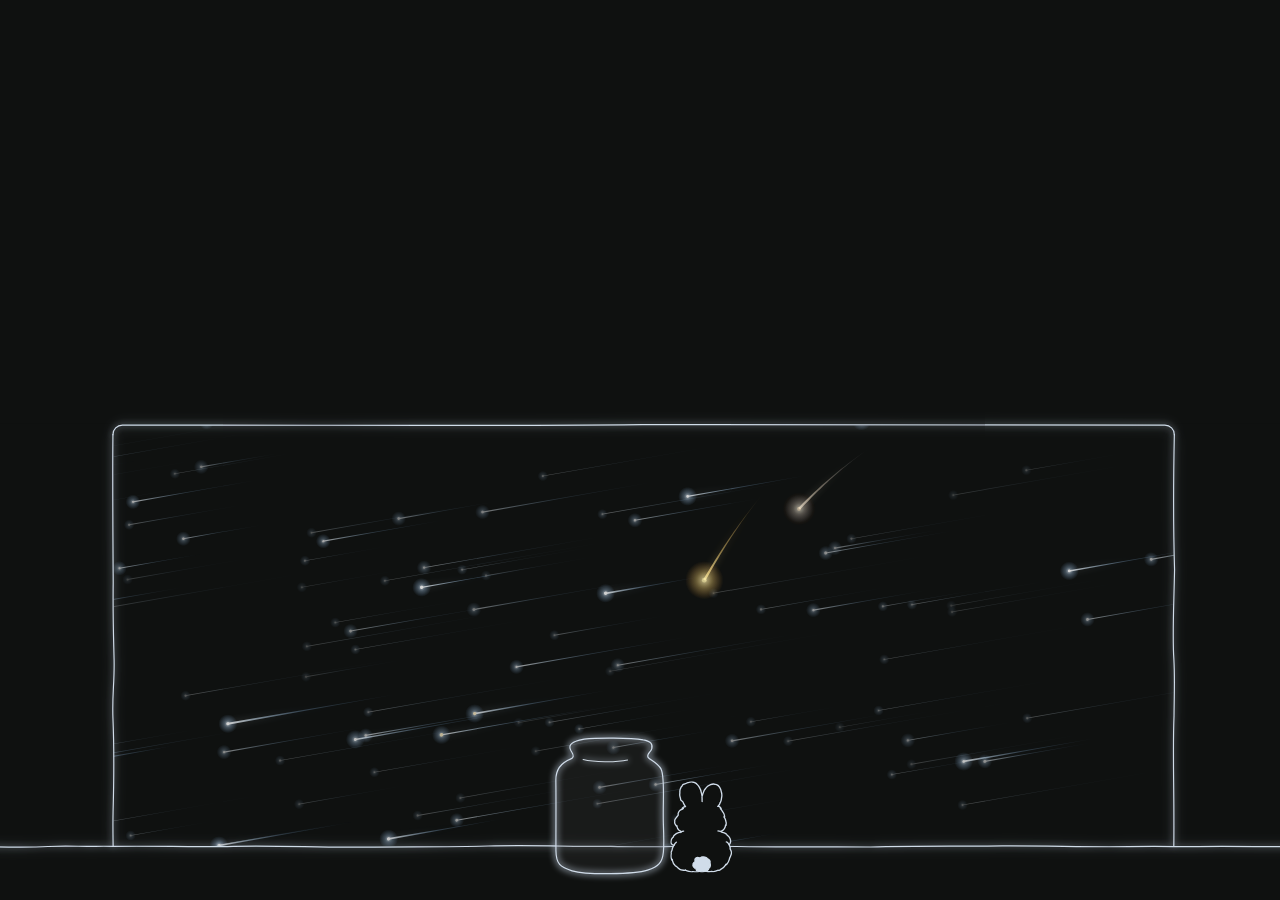
==== commit cc0d53f3: "Refine hero meteor paths, timing, and sound" ====
--- a/pic/hero/scene.html
+++ b/pic/hero/scene.html
@@ -30,8 +30,8 @@
       }
       .window-line, .sill-line { opacity: 1; }
       .bottle-body {
-        fill: #24344b;
-        fill-opacity: .38;
+        fill: #424242;
+        fill-opacity: .2;
         stroke: #d0dce9;
         stroke-width: 1.12;
         stroke-linecap: round;
@@ -191,7 +191,7 @@
                   }
 
                   .cls-3 {
-                    fill: #06172d;
+                    fill: #0F1110;
                   }
                 </style>
               </defs>
@@ -250,7 +250,7 @@
                   }
 
                   .cls-3 {
-                    fill: #06172d;
+                    fill: #0F1110;
                   }
                 </style>
               </defs>
@@ -306,7 +306,7 @@
                   }
 
                   .cls-3 {
-                    fill: #06172d;
+                    fill: #0F1110;
                   }
                 </style>
               </defs>
@@ -390,6 +390,13 @@
         const NORMAL_METEOR_COUNT = 110;
         const WARM_METEOR_COUNT = 1;
         const MAX_STARS = 40;
+        const CAPTURE_RATE_MULTIPLIER = 1.3;
+        const OPENING_CAPTURES = [
+          { at: 0, kind: 'wide' },
+          { at: .3, kind: 'wide' },
+          { at: 2.45, kind: 'near' },
+          { at: 2.8, kind: 'wide' }
+        ];
         const SAND_LEFT = 565;
         const SAND_RIGHT = 654;
         const SAND_FLOOR = 426;
@@ -407,8 +414,11 @@
         let sceneTime = 0;
         let sillClock = 0;
         const captures = [];
-        let nextCapture = 2.2;
+        let nextCapture = 2.2 / CAPTURE_RATE_MULTIPLIER;
         let captureWave = 0;
+        let openingCaptureIndex = 0;
+        let openingLandings = 0;
+        let openingCapturesActive = !reducedMotion.matches;
         let pairDelay = -1;
         let pairKind = 'wide';
         let captureGradientId = 0;
@@ -416,14 +426,39 @@
         let shakeDuration = .24;
         let shakeSide = 1;
         let shakeStrength = 1;
-        let nextSillMeteorAt = 3;
+        let nextSillMeteorAt = null;
+        let nextSillDuration = 1.15;
+        let nextSillSide = 'left';
         let sillMeteor = null;
         let sillStar = null;
 
         const random = (min, max) => min + Math.random() * (max - min);
         const clamp = (value, low, high) => Math.min(high, Math.max(low, value));
         const mix = (a, b, t) => a + (b - a) * t;
+        const cubic = (a, b, c, d, t) => (1 - t) ** 3 * a + 3 * (1 - t) ** 2 * t * b
+          + 3 * (1 - t) * t ** 2 * c + t ** 3 * d;
         const smooth = (t) => t * t * (3 - 2 * t);
+
+        function leftSillPosition(targetX, targetY, t) {
+          if (t <= .5) {
+            const progress = t * 2;
+            return {
+              x: cubic(targetX + 440, targetX + 350, targetX + 230, targetX + 180, progress),
+              y: cubic(-6, 35, 100, 140, progress)
+            };
+          }
+          const progress = (t - .5) * 2;
+          return {
+            x: cubic(targetX + 180, targetX + 130, targetX + 60, targetX, progress),
+            y: cubic(140, 180, 330, targetY, progress)
+          };
+        }
+
+        function scheduleSillMeteor(fromTime) {
+          nextSillDuration = random(1.05, 1.25);
+          nextSillMeteorAt = fromTime + random(4, 6) - nextSillDuration;
+        }
+
         const outCubic = (t) => 1 - (1 - t) ** 3;
         // Three restrained hand-drawn poses, timed with the rabbit. Endpoints stay fixed.
         const linePosePaths = linePaths.map((path, index) => {
@@ -787,7 +822,7 @@
           };
         }
 
-        function launchCapture(kind) {
+        function launchCapture(kind, opening = false) {
           if (captures.length >= 2 || stars.length + captures.length >= MAX_STARS) return false;
           const route = chooseCapturePath(kind);
           const hue = Math.random() < .58 ? 'yellow' : 'orange';
@@ -820,7 +855,7 @@
           approachLayer.append(skyWhiteGlow, skyWarmGlow, skyWhiteTail, skyWarmTail, group);
           bottleContent.append(innerWhiteGlow, innerWarmGlow, innerWhiteTail, innerWarmTail);
           captures.push({
-            group, whiteGroup, warmGroup, hue, inside: false, elapsed: 0,
+            group, whiteGroup, warmGroup, hue, opening, inside: false, elapsed: 0,
             ...route, x: route.startX, y: route.startY,
             history: [{ x: route.startX, y: route.startY, time: 0 }],
             mouthTime: Infinity,
@@ -909,10 +944,10 @@
           return `M ${left.join(' L ')} L ${right.reverse().join(' L ')} Z`;
         }
 
-        function launchSillMeteor() {
-          // Keep this route to the right of both the bottle and the seated figure.
-          const targetX = random(790, 950);
-          const targetY = random(420, 444);
+        function launchSillMeteor(side) {
+          const leftSide = side === 'left';
+          const targetX = leftSide ? random(460, 485) : random(790, 950);
+          const targetY = leftSide ? random(418, 426) : random(420, 444);
           const gradient = curveYellow.cloneNode(true);
           gradient.id = `sill-meteor-${++captureGradientId}`;
           svgDefs.append(gradient);
@@ -930,14 +965,15 @@
           group.append(glow, tail, head);
           sillMeteorLayer.append(group);
           sillMeteor = {
-            group, gradient, glow, tail, head, targetX, targetY,
-            startX: Math.min(1136, targetX + random(185, 245)),
-            startY: -6, duration: random(1.05, 1.25), elapsed: 0,
+            group, gradient, glow, tail, head, side, targetX, targetY,
+            startX: leftSide ? targetX + 440
+              : Math.min(1136, targetX + random(185, 245)),
+            startY: -6, duration: nextSillDuration, elapsed: 0,
             history: [], impactAge: null
           };
         }
 
-        function landSillStar(x, y) {
+        function landSillStar(x, y, side) {
           const depth = clamp((y - 402) / 66, 0, 1);
           const scaleX = mix(.72, 1.32, depth);
           const scaleY = scaleX * mix(.42, .58, depth);
@@ -956,8 +992,10 @@
           root.append(shadow, star);
           sillMeteorLayer.append(root);
           sillStar = { root, shadow, star, x, y, scaleX, scaleY, age: 0 };
-          // The wall shake is subpixel after SVG scaling; make this impact readable.
-          triggerBottleShake(-1, 12, .36);
+          if (side === 'right') {
+            // The wall shake is subpixel after SVG scaling; make this impact readable.
+            triggerBottleShake(-1, 12, .36);
+          }
         }
 
         function triggerBottleShake(side, strength = 1, duration = .24) {
@@ -992,8 +1030,13 @@
 
           meteor.elapsed = Math.min(meteor.duration, meteor.elapsed + dt);
           const t = meteor.elapsed / meteor.duration;
-          const x = mix(meteor.startX, meteor.targetX, t);
-          const y = mix(meteor.startY, meteor.targetY, .18 * t + .82 * t * t);
+          const position = meteor.side === 'left'
+            ? leftSillPosition(meteor.targetX, meteor.targetY, t)
+            : {
+                x: mix(meteor.startX, meteor.targetX, t),
+                y: mix(meteor.startY, meteor.targetY, .18 * t + .82 * t * t)
+              };
+          const { x, y } = position;
           meteor.history.push({ x, y, time: meteor.elapsed });
           while (meteor.history.length > 2 && meteor.history[1].time < meteor.elapsed - CAPTURE_TRAIL_TIME) {
             meteor.history.shift();
@@ -1008,7 +1051,9 @@
           meteor.gradient.setAttribute('y2', oldest.y.toFixed(2));
           meteor.head.setAttribute('transform', `translate(${x.toFixed(2)} ${y.toFixed(2)})`);
           if (t >= 1) {
-            landSillStar(meteor.targetX, meteor.targetY);
+            landSillStar(meteor.targetX, meteor.targetY, meteor.side);
+            nextSillSide = meteor.side === 'left' ? 'right' : 'left';
+            scheduleSillMeteor(sillClock);
             meteor.head.remove();
             meteor.impactAge = 0;
           }
@@ -1139,6 +1184,14 @@
               triggerBottleShake(impactX < 609 ? -1 : 1, 6, .32);
             }
             landStar(clamp(impactX, 568, 651), impactY, false, meteor.hue);
+            if (meteor.opening && ++openingLandings === OPENING_CAPTURES.length) {
+              openingCapturesActive = false;
+              captureWave = OPENING_CAPTURES.length;
+              nextCapture = random(4.5, 6.5) / CAPTURE_RATE_MULTIPLIER;
+            }
+            if (window.parent !== window) {
+              window.parent.postMessage({ type: 'portfolio-scene:star-impact' }, '*');
+            }
           }
         }
 
@@ -1331,8 +1384,12 @@
 
           physicsRemainder += elapsed;
           while (physicsRemainder >= PHYSICS_STEP) {
-            if (stars.length + captures.length < MAX_STARS &&
-                (!sillMeteor || sillMeteor.impactAge !== null)) {
+            if (openingCapturesActive) {
+              const event = OPENING_CAPTURES[openingCaptureIndex];
+              if (event && sceneTime >= event.at && launchCapture(event.kind, true)) {
+                openingCaptureIndex++;
+              }
+            } else if (stars.length + captures.length < MAX_STARS) {
               nextCapture -= PHYSICS_STEP;
               if (nextCapture <= 0) {
                 const kinds = ['near', 'wide', 'right', 'near', 'wide'];
@@ -1344,7 +1401,7 @@
                     pairKind = kind === 'wide' ? 'near' : 'wide';
                     pairDelay = random(.2, .42);
                   }
-                  nextCapture = random(4.5, 6.5);
+                  nextCapture = random(4.5, 6.5) / CAPTURE_RATE_MULTIPLIER;
                 }
               }
             }
@@ -1361,10 +1418,8 @@
           updateSparkles();
           updateShake(elapsed);
           updateRabbit(sillElapsed);
-          if (nextSillMeteorAt !== null && sillClock >= nextSillMeteorAt &&
-              !sillMeteor && captures.length === 0 && pairDelay < 0) {
-            launchSillMeteor();
-            nextSillMeteorAt = sillClock + random(12, 15);
+          if (nextSillMeteorAt !== null && sillClock >= nextSillMeteorAt && !sillMeteor) {
+            launchSillMeteor(nextSillSide);
           }
           updateSillMeteor(sillElapsed);
           updateSillStar(sillElapsed);
@@ -1414,19 +1469,21 @@
           stop();
           for (const meteor of captures) removeCaptureVisual(meteor);
           captures.length = 0;
+          openingCapturesActive = false;
           pairDelay = -1;
           if (reducedMotion.matches) {
             nextSillMeteorAt = null;
             fillSky();
             seedStillBottle();
           } else {
-            nextCapture = 2.2;
-            captureWave = 0;
-            nextSillMeteorAt = sillClock + 3;
+            nextCapture = 2.2 / CAPTURE_RATE_MULTIPLIER;
+            captureWave = OPENING_CAPTURES.length;
+            scheduleSillMeteor(sillClock);
             start();
           }
         });
 
+        scheduleSillMeteor(sillClock);
         fillSky();
         if (reducedMotion.matches) seedStillBottle();
         start();
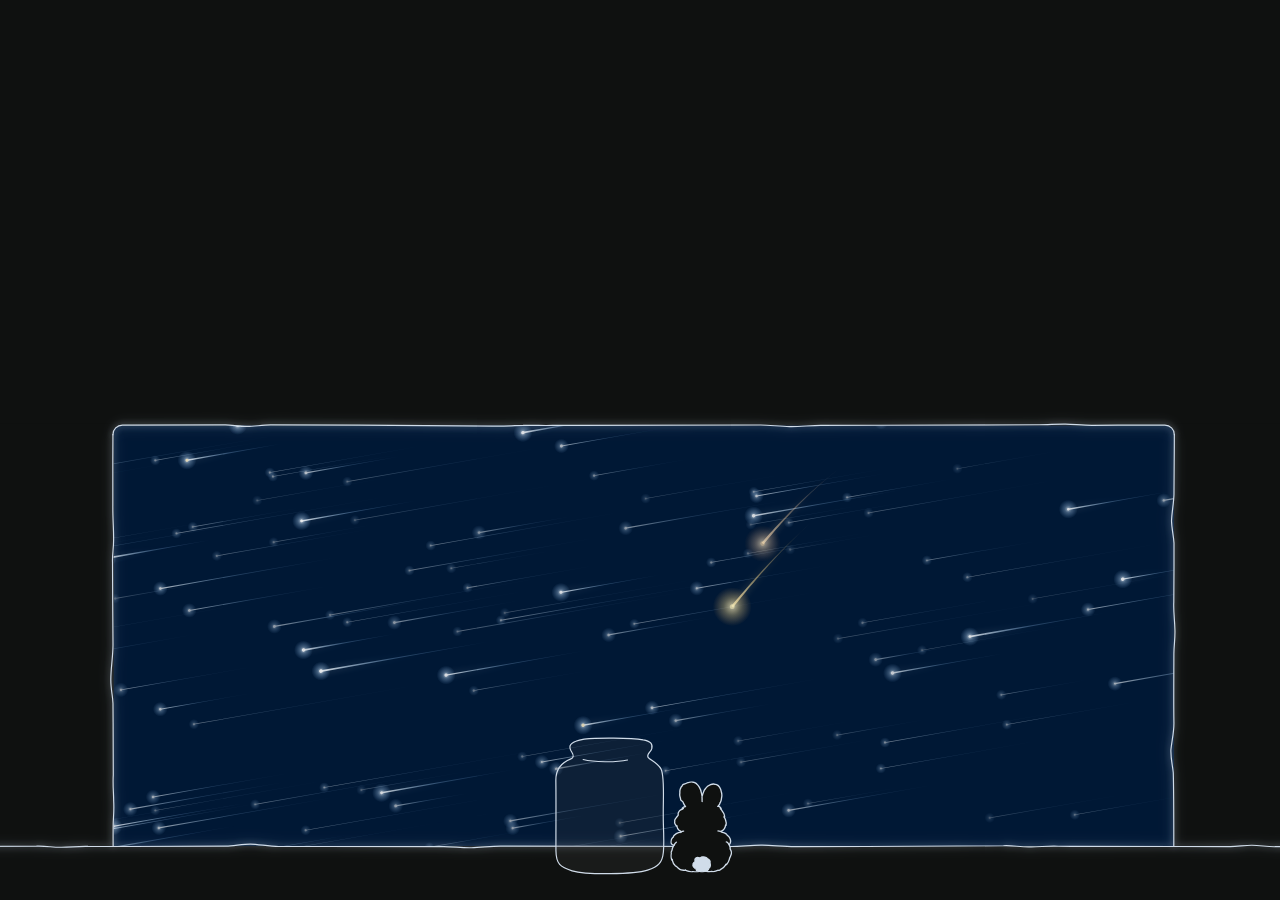
==== commit 6e7e19a6: "Publish portfolio audio and visual updates" ====
--- a/pic/hero/scene.html
+++ b/pic/hero/scene.html
@@ -39,21 +39,10 @@
       }
       .bottle-rim {
         fill: none;
-        stroke: #dce6f0;
+        stroke: #d0dce9;
         stroke-width: 1;
         stroke-linecap: round;
-        opacity: .92;
       }
-      .bottle-glow, .bottle-rim-glow {
-        fill: none;
-        stroke: #dcecff;
-        stroke-linecap: round;
-        stroke-linejoin: round;
-        pointer-events: none;
-        filter: blur(2.8px);
-      }
-      .bottle-glow { stroke-width: 3.5; opacity: .67; }
-      .bottle-rim-glow { stroke-width: 2.4; opacity: .5; }
     </style>
   </head>
   <body>
@@ -76,16 +65,16 @@
             <stop offset="1" stop-color="#8dbfff" stop-opacity="0" />
           </linearGradient>
           <linearGradient id="capture-tail-yellow" x1="0" y1="0" x2="1" y2="0">
-            <stop offset="0" stop-color="#fff4bd" stop-opacity="1" />
-            <stop offset=".18" stop-color="#ffd766" stop-opacity=".82" />
-            <stop offset=".55" stop-color="#e9a93f" stop-opacity=".27" />
-            <stop offset="1" stop-color="#e9a93f" stop-opacity="0" />
+            <stop offset="0" stop-color="#f5edc7" stop-opacity="1" />
+            <stop offset=".18" stop-color="#e8cc7d" stop-opacity=".82" />
+            <stop offset=".55" stop-color="#d0a358" stop-opacity=".27" />
+            <stop offset="1" stop-color="#d0a358" stop-opacity="0" />
           </linearGradient>
           <linearGradient id="capture-tail-orange" x1="0" y1="0" x2="1" y2="0">
-            <stop offset="0" stop-color="#ffe6aa" stop-opacity="1" />
-            <stop offset=".18" stop-color="#ffb65a" stop-opacity=".82" />
-            <stop offset=".55" stop-color="#dc7e2d" stop-opacity=".27" />
-            <stop offset="1" stop-color="#dc7e2d" stop-opacity="0" />
+            <stop offset="0" stop-color="#f2e1b7" stop-opacity="1" />
+            <stop offset=".18" stop-color="#e6b373" stop-opacity=".82" />
+            <stop offset=".55" stop-color="#c28047" stop-opacity=".27" />
+            <stop offset="1" stop-color="#c28047" stop-opacity="0" />
           </linearGradient>
           <linearGradient id="capture-curve-white" gradientUnits="userSpaceOnUse">
             <stop offset="0" stop-color="#f7fbff" stop-opacity=".95" />
@@ -93,14 +82,14 @@
             <stop offset="1" stop-color="#91c9ff" stop-opacity="0" />
           </linearGradient>
           <linearGradient id="capture-curve-yellow" gradientUnits="userSpaceOnUse">
-            <stop offset="0" stop-color="#fff0aa" stop-opacity=".98" />
-            <stop offset=".3" stop-color="#ffd36b" stop-opacity=".61" />
-            <stop offset="1" stop-color="#d99933" stop-opacity="0" />
+            <stop offset="0" stop-color="#f2e8b7" stop-opacity=".98" />
+            <stop offset=".3" stop-color="#e9ca81" stop-opacity=".61" />
+            <stop offset="1" stop-color="#c0934c" stop-opacity="0" />
           </linearGradient>
           <linearGradient id="capture-curve-orange" gradientUnits="userSpaceOnUse">
-            <stop offset="0" stop-color="#ffdda0" stop-opacity=".98" />
-            <stop offset=".3" stop-color="#ffb45f" stop-opacity=".61" />
-            <stop offset="1" stop-color="#d97933" stop-opacity="0" />
+            <stop offset="0" stop-color="#f1d9ae" stop-opacity=".98" />
+            <stop offset=".3" stop-color="#e7b377" stop-opacity=".61" />
+            <stop offset="1" stop-color="#c07d4c" stop-opacity="0" />
           </linearGradient>
           <linearGradient id="sand-fill" x1="0" y1="0" x2="0" y2="1">
             <stop offset="0" stop-color="#ffe179" stop-opacity=".9" />
@@ -117,14 +106,14 @@
             <stop offset="1" stop-color="#8fc5ff" stop-opacity="0" />
           </radialGradient>
           <radialGradient id="yellow-halo">
-            <stop offset="0" stop-color="#fff3b2" stop-opacity=".86" />
-            <stop offset=".45" stop-color="#ffd269" stop-opacity=".42" />
-            <stop offset="1" stop-color="#f9a73d" stop-opacity="0" />
+            <stop offset="0" stop-color="#f3ebbe" stop-opacity=".86" />
+            <stop offset=".45" stop-color="#e8c97f" stop-opacity=".42" />
+            <stop offset="1" stop-color="#dda359" stop-opacity="0" />
           </radialGradient>
           <radialGradient id="orange-halo">
-            <stop offset="0" stop-color="#ffe6ae" stop-opacity=".84" />
-            <stop offset=".45" stop-color="#ffad61" stop-opacity=".4" />
-            <stop offset="1" stop-color="#e87935" stop-opacity="0" />
+            <stop offset="0" stop-color="#f3e1ba" stop-opacity=".84" />
+            <stop offset=".45" stop-color="#e7ae79" stop-opacity=".4" />
+            <stop offset="1" stop-color="#cd7f50" stop-opacity="0" />
           </radialGradient>
           <radialGradient id="pile-halo-gradient">
             <stop offset="0" stop-color="#ffe8a0" stop-opacity=".56" />
@@ -140,18 +129,18 @@
         </defs>
 
         <rect width="1276" height="468" fill="#0F1110" />
-        <rect x="138" y="2" width="1007" height="400" fill="#0F1110" clip-path="url(#sky-clip)" />
+        <rect x="138" y="2" width="1007" height="400" fill="#001835" clip-path="url(#sky-clip)" />
 
         <!-- The moving layer stays inside the window outline and above the sill. -->
         <g id="meteor-layer" clip-path="url(#sky-clip)"></g>
 
-        <!-- A single subtly uneven edge on each side, joined at the top. -->
-        <path class="window-line" d="M 137.6 11 C 137.1 48 137.6 95 137.4 151 C 137.2 185 138.7 204 139.0 225 C 139.3 247 137.0 257 137.5 280 C 138.2 307 138.8 341 137.8 369 C 137.4 383 137.7 394 137.8 402" />
-        <path class="window-line" d="M 137.6 11 C 137.6 6 141.6 2 146.6 2 C 302 1.4 481 2.7 640 1.9 C 826 1.2 993 2.6 1136.3 2 C 1141.3 2 1145.3 6 1145.3 11" />
-        <path class="window-line" d="M 1145.3 11 C 1144.7 45 1144.1 87 1144.8 139 C 1145.3 172 1143.6 201 1144.9 224 C 1146.0 242 1145.0 257 1144.4 278 C 1143.9 313 1145.4 350 1144.8 402" />
+        <!-- Sparse hand-drawn bends keep the long stretches calm. -->
+        <path class="window-line" d="M 137.6 11 C 137.4 33 137.5 63 137.5 78 C 137.5 92 138.9 102 139.1 111 C 139.3 118 137.6 125 137.5 132 C 137.3 155 137.4 190 137.7 211 C 137.8 223 136.0 232 135.9 243 C 135.8 252 137.7 259 137.8 266 C 137.9 290 137.8 318 138.0 334 C 138.1 344 139.5 351 139.4 359 C 139.3 369 137.9 375 137.8 382 C 137.7 391 137.8 397 137.8 402" />
+        <path class="window-line" d="M 137.6 11 C 137.6 6 141.6 2 146.6 2 C 185 2 223 2 244 2 C 250 2 257 3.8 265 3.8 C 272 3.8 280 2 288 2 C 355 2 450 2 498 2 C 508 2 517 .9 527 .9 C 537 .9 546 2 555 2 C 635 2 721 2 752 2 C 761 2 770 3.5 780 3.5 C 790 3.5 800 2 810 2 C 890 2 992 2 1017 2 C 1026 2 1034 1.1 1042 1.1 C 1050 1.1 1058 2 1067 2 C 1090 2 1120 2 1136.3 2 C 1141.3 2 1145.3 6 1145.3 11" />
+        <path class="window-line" d="M 1145.3 11 C 1145.3 32 1145.0 55 1145.0 68 C 1144.9 76 1143.4 85 1143.4 93 C 1143.5 101 1145.0 107 1145.0 114 C 1145.0 132 1145.0 160 1144.9 170 C 1144.9 178 1146.7 187 1146.8 195 C 1146.8 204 1145.0 211 1144.9 219 C 1144.8 244 1144.6 266 1144.7 284 C 1144.7 293 1143.0 301 1143.0 310 C 1143.0 319 1144.7 325 1144.7 332 C 1144.8 350 1144.8 378 1144.8 402" />
 
         <g id="approach-layer" clip-path="url(#sky-clip)"></g>
-        <path class="sill-line" d="M 2 402 C 30 402.2 53 403.4 76 402.1 C 93 401.2 104 402 112.8 402 C 121 402 130 401.7 137.8 402 C 179 401.3 216 403 252 402 C 295 400.8 333 402.8 370 402 C 414 401.4 454 402.7 494 402 C 537 401.2 574 402.6 610 402 C 653 403.2 690 401.1 730 402 C 775 402.7 815 401.4 857 402 C 901 401.2 942 402.5 982 402 C 1027 401.5 1064 402.8 1102 402 C 1123 401.7 1135 401.8 1144.8 402 C 1153 402.2 1161 402.1 1168 402 C 1206 401.4 1240 402.7 1275 402" />
+        <path class="sill-line" d="M 2 402 C 30 402 50 402 65 402 C 74 402 80 403.6 88 403.6 C 96 403.6 105 402 114 402 C 122 402 130 402 137.8 402 C 180 402 225 402 245 402 C 252 402 261 400.2 268 400.2 C 276 400.2 285 402 295 402 C 350 402 415 402 451 402 C 460 402 469 403.8 478 403.8 C 488 403.8 498 402 508 402 C 600 402 693 402 725 402 C 734 402 744 400.5 754 400.5 C 765 400.5 775 402 787 402 C 855 402 948 402 983 402 C 991 402 998 403.7 1007 403.7 C 1016 403.7 1025 402 1035 402 C 1080 402 1128 402 1144.8 402 C 1165 402 1184 402 1198 402 C 1205 402 1212 400.4 1219 400.4 C 1227 400.4 1233 402 1241 402 C 1254 402 1266 402 1275 402" />
         <g id="sill-meteor-layer" clip-path="url(#sill-meteor-clip)"></g>
         <g id="bottle-scene">
         <!-- Hand-drawn bottle: uneven lip, shoulders, sides and rounded base. -->
@@ -359,14 +348,6 @@
         const svgDefs = document.querySelector('svg defs');
         const bottleScene = document.querySelector('#bottle-scene');
         const bottleContent = document.querySelector('#bottle-content');
-        const bottleBody = bottleScene.querySelector('.bottle-body');
-        const bottleRim = bottleScene.querySelector('.bottle-rim');
-        const bottleGlow = bottleBody.cloneNode(false);
-        bottleGlow.setAttribute('class', 'bottle-glow');
-        bottleBody.before(bottleGlow);
-        const rimGlow = bottleRim.cloneNode(false);
-        rimGlow.setAttribute('class', 'bottle-rim-glow');
-        bottleRim.before(rimGlow);
         const sandBed = document.querySelector('#sand-bed');
         const buriedPieces = document.querySelector('#buried-pieces');
         const sandFront = document.querySelector('#sand-front');
@@ -387,7 +368,7 @@
         const grains = [];
         const sandTransfers = [];
         // 调整这里：普通（蓝白色）流星的数量；金色过境流星一次最多 1 颗。
-        const NORMAL_METEOR_COUNT = 110;
+        const NORMAL_METEOR_COUNT = 130;
         const WARM_METEOR_COUNT = 1;
         const MAX_STARS = 40;
         const CAPTURE_RATE_MULTIPLIER = 1.3;
@@ -460,25 +441,36 @@
         }
 
         const outCubic = (t) => 1 - (1 - t) ** 3;
-        // Three restrained hand-drawn poses, timed with the rabbit. Endpoints stay fixed.
+        // Three hand-drawn poses, timed with the rabbit. Endpoints and sill junctions stay fixed.
         const linePosePaths = linePaths.map((path, index) => {
           const original = path.getAttribute('d');
           const coordinates = [...original.matchAll(/-?\d*\.?\d+/g)].map(match => Number(match[0]));
           const vertical = index === 0 || index === 2;
-          const start = vertical ? 11 : index === 1 ? 137.6 : 2;
-          const end = vertical ? 402 : index === 1 ? 1145.3 : 1275;
+          const fixedAlong = [
+            [11, 402], [137.6, 1145.3], [11, 402], [2, 137.8, 1144.8, 1275]
+          ][index];
+          const detailZones = [
+            [[111, 35], [243, 35], [359, 30]],
+            [[265, 45], [527, 55], [780, 50], [1042, 45]],
+            [[93, 32], [195, 33], [310, 33]],
+            [[88, 34], [268, 38], [478, 42], [754, 43], [1007, 40], [1219, 35]]
+          ][index];
           const drawPose = phase => {
             let coordinateIndex = 0;
             return original.replace(/-?\d*\.?\d+/g, value => {
               const pair = Math.floor(coordinateIndex / 2) * 2;
               const along = coordinates[pair + (vertical ? 1 : 0)];
               const perpendicular = (coordinateIndex++ % 2 === 0) === vertical;
-              if (!perpendicular) return value;
-              const progress = clamp((along - start) / (end - start), 0, 1);
-              const taper = Math.sin(Math.PI * progress);
+              if (!perpendicular || fixedAlong.some(anchor => Math.abs(along - anchor) < .001)) return value;
+              const envelope = Math.max(...detailZones.map(([center, radius]) => {
+                const distance = Math.abs(along - center) / radius;
+                return distance < 1 ? (1 - distance * distance) ** 2 : 0;
+              }));
+              if (!envelope) return value;
+              const progress = clamp((along - fixedAlong[0]) / (fixedAlong.at(-1) - fixedAlong[0]), 0, 1);
               const wave = .6 * Math.sin(progress * Math.PI * 6 + phase + index * .7)
                 + .4 * Math.sin(progress * Math.PI * 11 + phase * 1.4 + index);
-              return (Number(value) + .85 * taper * wave).toFixed(2);
+              return (Number(value) + 1.7 * envelope * wave).toFixed(2);
             });
           };
           return [original, drawPose(.4), drawPose(2.5)];
@@ -505,7 +497,7 @@
             speed: faint ? random(105, 270) : strong ? random(380, 640) : warm ? random(690, 940) : random(220, 450),
             slope: warm ? random(.12, .245) : .175,
             length: faint ? random(90, 238) : strong ? random(80, 175) : warm ? random(105, 145) : random(75, 185),
-            brightness: faint ? random(.18, .38) : strong ? random(.67, .84) : warm ? random(.8, .93) : random(.4, .65)
+            brightness: faint ? random(.28, .5) : strong ? random(.76, .92) : warm ? random(.8, .93) : random(.52, .74)
           };
 
           const group = svgElement('g', { opacity: meteor.brightness.toFixed(2) });
@@ -523,7 +515,7 @@
               svgElement('path', { d: `M 0 -1.1 L ${meteor.length.toFixed(1)} 0 L 0 1.1 Z`, fill: `url(#capture-tail-${hue})`, opacity: '.5', filter: 'url(#tail-glow)' }),
               svgElement('circle', { cx: 0, cy: 0, r: 13, fill: `url(#${hue}-halo)` }),
               svgElement('path', { d: `M 0 -1.1 L ${meteor.length.toFixed(1)} 0 L 0 1.1 Z`, fill: `url(#capture-tail-${hue})` }),
-              svgElement('circle', { cx: 0, cy: 0, r: 1.75, fill: hue === 'yellow' ? '#fff0a7' : '#ffd18a' })
+              svgElement('circle', { cx: 0, cy: 0, r: 1.75, fill: hue === 'yellow' ? '#f2e7b4' : '#edcd9c' })
             );
             group.append(whiteGroup, warmGroup);
             meteor.whiteGroup = whiteGroup;
@@ -841,7 +833,7 @@
           );
           warmGroup.append(
             svgElement('circle', { cx: 0, cy: 0, r: 14, fill: `url(#${hue}-halo)` }),
-            svgElement('circle', { cx: 0, cy: 0, r: 1.75, fill: hue === 'yellow' ? '#fff0a7' : '#ffd18a' })
+            svgElement('circle', { cx: 0, cy: 0, r: 1.75, fill: hue === 'yellow' ? '#f2e7b4' : '#edcd9c' })
           );
           group.append(whiteGroup, warmGroup);
           const skyWhiteGlow = svgElement('path', { fill: `url(#${whiteGradient.id})`, filter: 'url(#tail-glow)' });
@@ -960,7 +952,7 @@
           const head = svgElement('g', {});
           head.append(
             svgElement('circle', { cx: 0, cy: 0, r: 13, fill: 'url(#yellow-halo)' }),
-            svgElement('circle', { cx: 0, cy: 0, r: 2, fill: '#fff1ad' })
+            svgElement('circle', { cx: 0, cy: 0, r: 2, fill: '#f3e9b9' })
           );
           group.append(glow, tail, head);
           sillMeteorLayer.append(group);
@@ -986,8 +978,8 @@
           const star = svgElement('g', {});
           const shape = 'M 0 -12 C 1.4 -4.5 3 -2.5 11 0 C 3 2 1.5 4.5 0 12 C -1.5 4.5 -3 2 -11 0 C -3 -2.5 -1.4 -4.5 0 -12 Z';
           star.append(
-            svgElement('path', { d: shape, fill: '#ffd972', opacity: '.7', filter: 'url(#meteor-glow)' }),
-            svgElement('path', { d: shape, fill: '#ffe184' })
+            svgElement('path', { d: shape, fill: '#eacf87', opacity: '.7', filter: 'url(#meteor-glow)' }),
+            svgElement('path', { d: shape, fill: '#edd896' })
           );
           root.append(shadow, star);
           sillMeteorLayer.append(root);
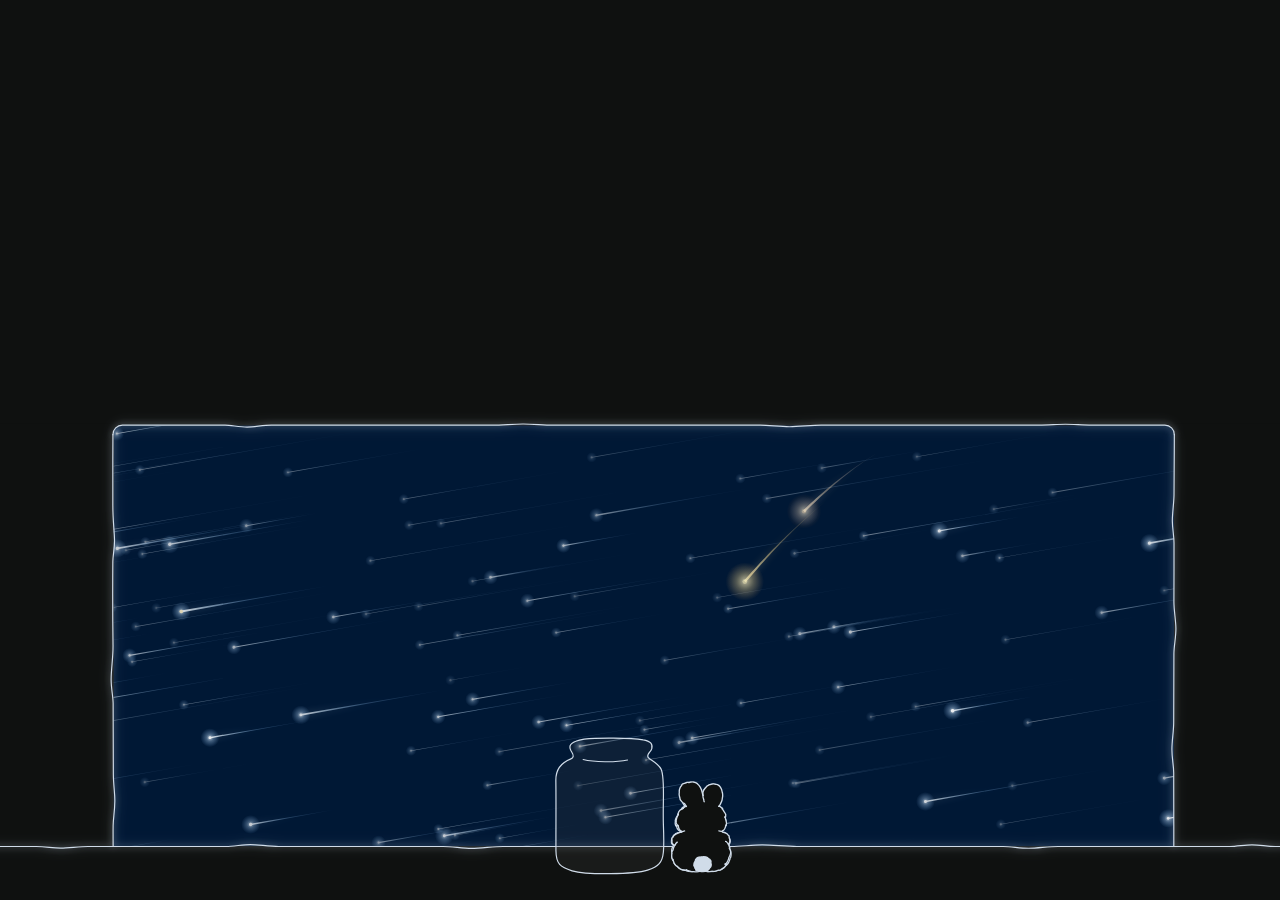
==== commit 9cb023db: "Publish portfolio carousel and hero interaction" ====
--- a/pic/hero/scene.html
+++ b/pic/hero/scene.html
@@ -339,6 +339,7 @@
         'use strict';
 
         const NS = 'http://www.w3.org/2000/svg';
+        const sceneSvg = document.querySelector('main > svg');
         const layer = document.querySelector('#meteor-layer');
         const approachLayer = document.querySelector('#approach-layer');
         const sillMeteorLayer = document.querySelector('#sill-meteor-layer');
@@ -814,10 +815,21 @@
           };
         }
 
-        function launchCapture(kind, opening = false) {
-          if (captures.length >= 2 || stars.length + captures.length >= MAX_STARS) return false;
-          const route = chooseCapturePath(kind);
-          const hue = Math.random() < .58 ? 'yellow' : 'orange';
+        function launchCapture(kind, opening = false, clickedPoint = null) {
+          if (captures.length >= (clickedPoint ? 7 : 2)) return false;
+          if (!clickedPoint && stars.length + captures.length >= MAX_STARS) return false;
+          const mouthX = clickedPoint ? clamp(610 + (clickedPoint.x - 610) * .035, 595, 625) : null;
+          const route = clickedPoint ? {
+            startX: clickedPoint.x,
+            startY: clickedPoint.y,
+            mouthX,
+            vx: 0,
+            vy: 155,
+            drag: .1,
+            gravity: 350,
+            approachDuration: clamp(.72 + Math.abs(clickedPoint.x - mouthX) / 790, .72, 1.42)
+          } : chooseCapturePath(kind);
+          const hue = clickedPoint ? 'yellow' : Math.random() < .58 ? 'yellow' : 'orange';
           const gradientId = ++captureGradientId;
           const whiteGradient = curveWhite.cloneNode(true);
           const warmGradient = (hue === 'yellow' ? curveYellow : curveOrange).cloneNode(true);
@@ -847,7 +859,7 @@
           approachLayer.append(skyWhiteGlow, skyWarmGlow, skyWhiteTail, skyWarmTail, group);
           bottleContent.append(innerWhiteGlow, innerWarmGlow, innerWhiteTail, innerWarmTail);
           captures.push({
-            group, whiteGroup, warmGroup, hue, opening, inside: false, elapsed: 0,
+            group, whiteGroup, warmGroup, hue, opening, manual: Boolean(clickedPoint), inside: false, elapsed: 0,
             ...route, x: route.startX, y: route.startY,
             history: [{ x: route.startX, y: route.startY, time: 0 }],
             mouthTime: Infinity,
@@ -871,7 +883,7 @@
           return points.join(' ');
         }
 
-        function landStar(x, y, instant = false, hue = null) {
+        function landStar(x, y, instant = false, hue = null, addMaterial = true) {
           hue = hue || (Math.random() < .58 ? 'yellow' : 'orange');
           const exposed = Math.random() < .42;
           const surfaceOffset = exposed ? random(3, 7) : random(-2, 1);
@@ -882,7 +894,7 @@
             d: starShape, fill: color, opacity: '.5', filter: 'url(#meteor-glow)'
           }));
           group.append(svgElement('path', { d: starShape, fill: color }));
-          depositSand(x, instant);
+          if (addMaterial) depositSand(x, instant);
           stars.push({
             group, x, y: SAND_FLOOR - surfaceAt(x) - surfaceOffset,
             vx: 0, surfaceOffset, exposed, age: instant ? 1 : 0,
@@ -1088,7 +1100,7 @@
             gradient.setAttribute('y2', oldest.y.toFixed(2));
           }
           const approachT = clamp(meteor.elapsed / meteor.approachDuration, 0, 1);
-          const warm = smooth(clamp((approachT - .16) / .68, 0, 1));
+          const warm = meteor.manual ? 1 : smooth(clamp((approachT - .16) / .68, 0, 1));
           meteor.whiteGroup.setAttribute('opacity', (1 - warm).toFixed(3));
           meteor.warmGroup.setAttribute('opacity', warm.toFixed(3));
           for (const tail of [meteor.skyWhiteTail, meteor.innerWhiteTail]) {
@@ -1124,6 +1136,30 @@
         function updateCapture(meteor, dt) {
           const previousX = meteor.x;
           const previousY = meteor.y;
+          if (meteor.manual && !meteor.inside) {
+            meteor.elapsed += dt;
+            const progress = clamp(meteor.elapsed / meteor.approachDuration, 0, 1);
+            const bend = meteor.startX > meteor.mouthX ? 1 : -1;
+            meteor.x = cubic(meteor.startX, meteor.startX, meteor.mouthX + bend * 82, meteor.mouthX, progress);
+            meteor.y = cubic(
+              meteor.startY,
+              meteor.startY + (306 - meteor.startY) * .32 - 32,
+              Math.min(246, meteor.startY + (306 - meteor.startY) * .78),
+              306,
+              progress
+            );
+            if (progress === 1) {
+              meteor.x = meteor.mouthX;
+              meteor.y = 306;
+              meteor.mouthTime = meteor.elapsed;
+              meteor.inside = true;
+              meteor.vx = clamp((610 - meteor.mouthX) * .7, -18, 18);
+              bottleContent.append(meteor.group);
+            }
+            meteor.history.push({ x: meteor.x, y: meteor.y, time: meteor.elapsed });
+            renderCapture(meteor);
+            return;
+          }
           const dragDecay = Math.exp(-meteor.drag * dt);
           meteor.x += meteor.vx * (1 - dragDecay) / meteor.drag;
           meteor.vx *= dragDecay;
@@ -1175,7 +1211,12 @@
             if (stars.length < 2) {
               triggerBottleShake(impactX < 609 ? -1 : 1, 6, .32);
             }
-            landStar(clamp(impactX, 568, 651), impactY, false, meteor.hue);
+            const replacingStar = meteor.manual && stars.length >= MAX_STARS;
+            if (replacingStar) {
+              stars.shift().group.remove();
+            }
+            landStar(clamp(impactX, 568, 651), impactY, false, meteor.hue, !replacingStar);
+            while (fragments.length > MAX_STARS * 6) fragments.shift().group.remove();
             if (meteor.opening && ++openingLandings === OPENING_CAPTURES.length) {
               openingCapturesActive = false;
               captureWave = OPENING_CAPTURES.length;
@@ -1444,12 +1485,28 @@
 
         window.addEventListener('message', (event) => {
           if (event.source !== window.parent) return;
+          if (location.protocol !== 'file:' && event.origin !== location.origin) return;
           if (event.data?.type === 'portfolio-scene:pause') {
             pausedByHost = true;
             stop();
           } else if (event.data?.type === 'portfolio-scene:resume') {
             pausedByHost = false;
             start();
+          } else if (event.data?.type === 'portfolio-scene:interactive-star') {
+            if (document.hidden || reducedMotion.matches || pausedByHost) return;
+            const { x, y } = event.data;
+            if (!Number.isFinite(x) || !Number.isFinite(y)) return;
+            const matrix = sceneSvg.getScreenCTM();
+            if (!matrix) return;
+            const point = sceneSvg.createSVGPoint();
+            point.x = x;
+            point.y = y;
+            const origin = point.matrixTransform(matrix.inverse());
+            if (origin.x < 141 || origin.x > 1142 || origin.y < 5 || origin.y > 395) return;
+            if (origin.y > 295 && origin.x > 550 && origin.x < 735) return;
+            if (launchCapture('interactive', false, origin)) {
+              window.parent.postMessage({ type: 'portfolio-scene:interactive-star' }, '*');
+            }
           }
         });
 
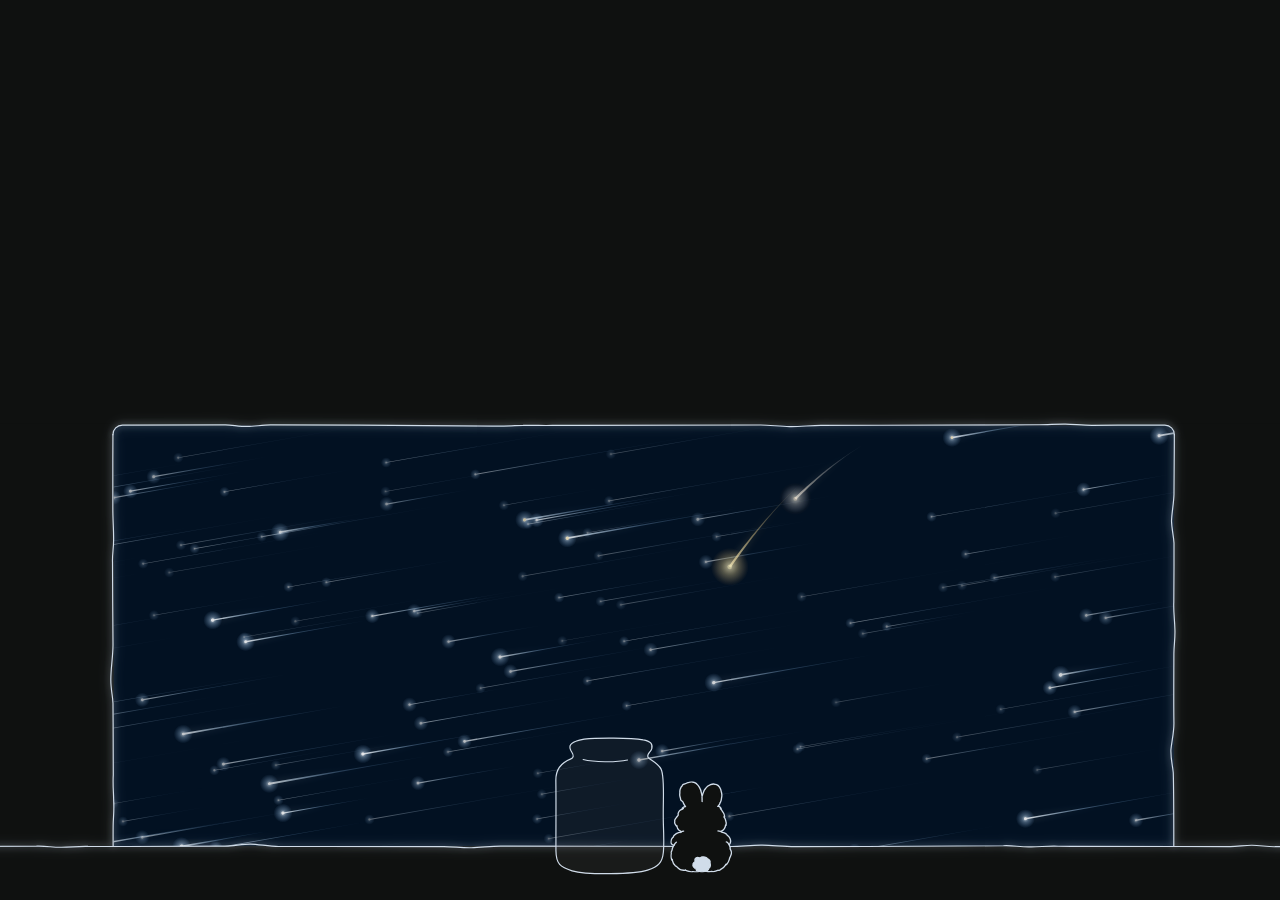
==== commit c0b67869: "Refine portfolio card layout and hero window color" ====
--- a/pic/hero/scene.html
+++ b/pic/hero/scene.html
@@ -129,7 +129,7 @@
         </defs>
 
         <rect width="1276" height="468" fill="#0F1110" />
-        <rect x="138" y="2" width="1007" height="400" fill="#001835" clip-path="url(#sky-clip)" />
+        <rect x="138" y="2" width="1007" height="400" fill="#021122" clip-path="url(#sky-clip)" />
 
         <!-- The moving layer stays inside the window outline and above the sill. -->
         <g id="meteor-layer" clip-path="url(#sky-clip)"></g>
